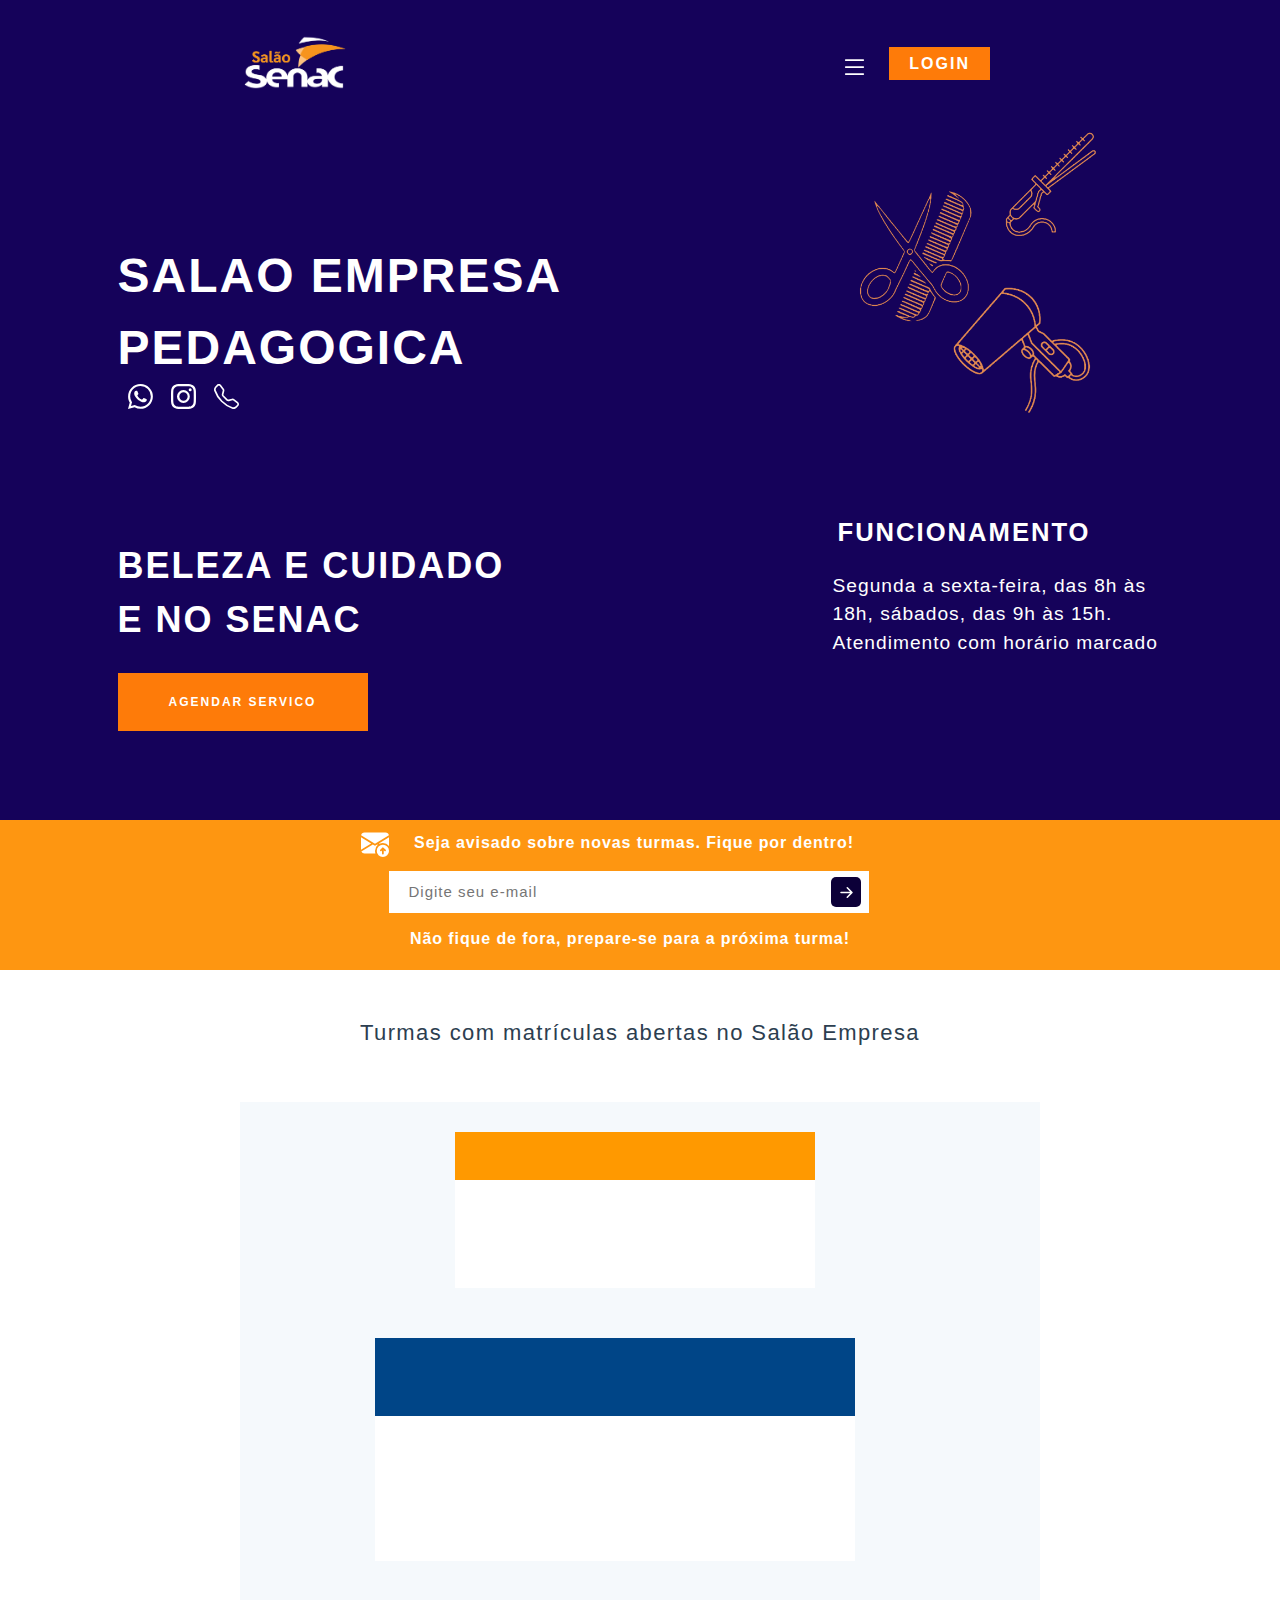
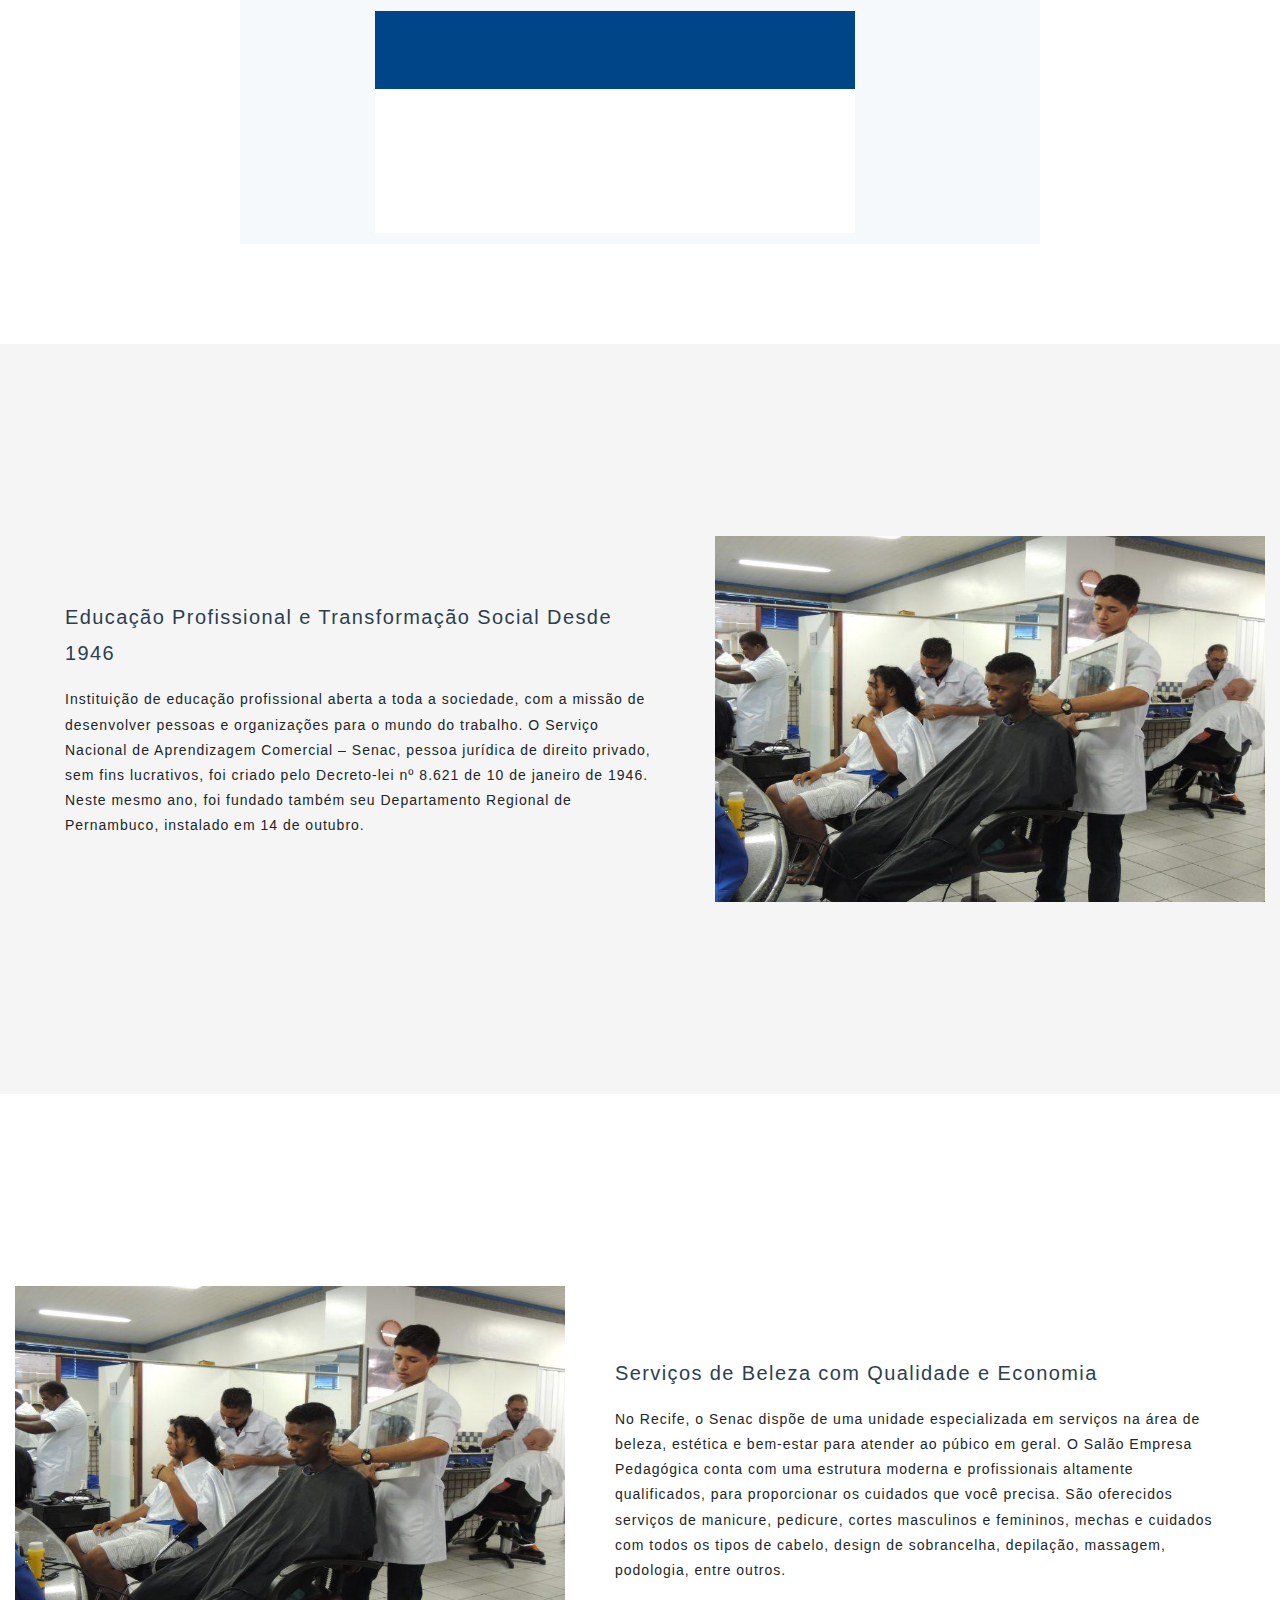
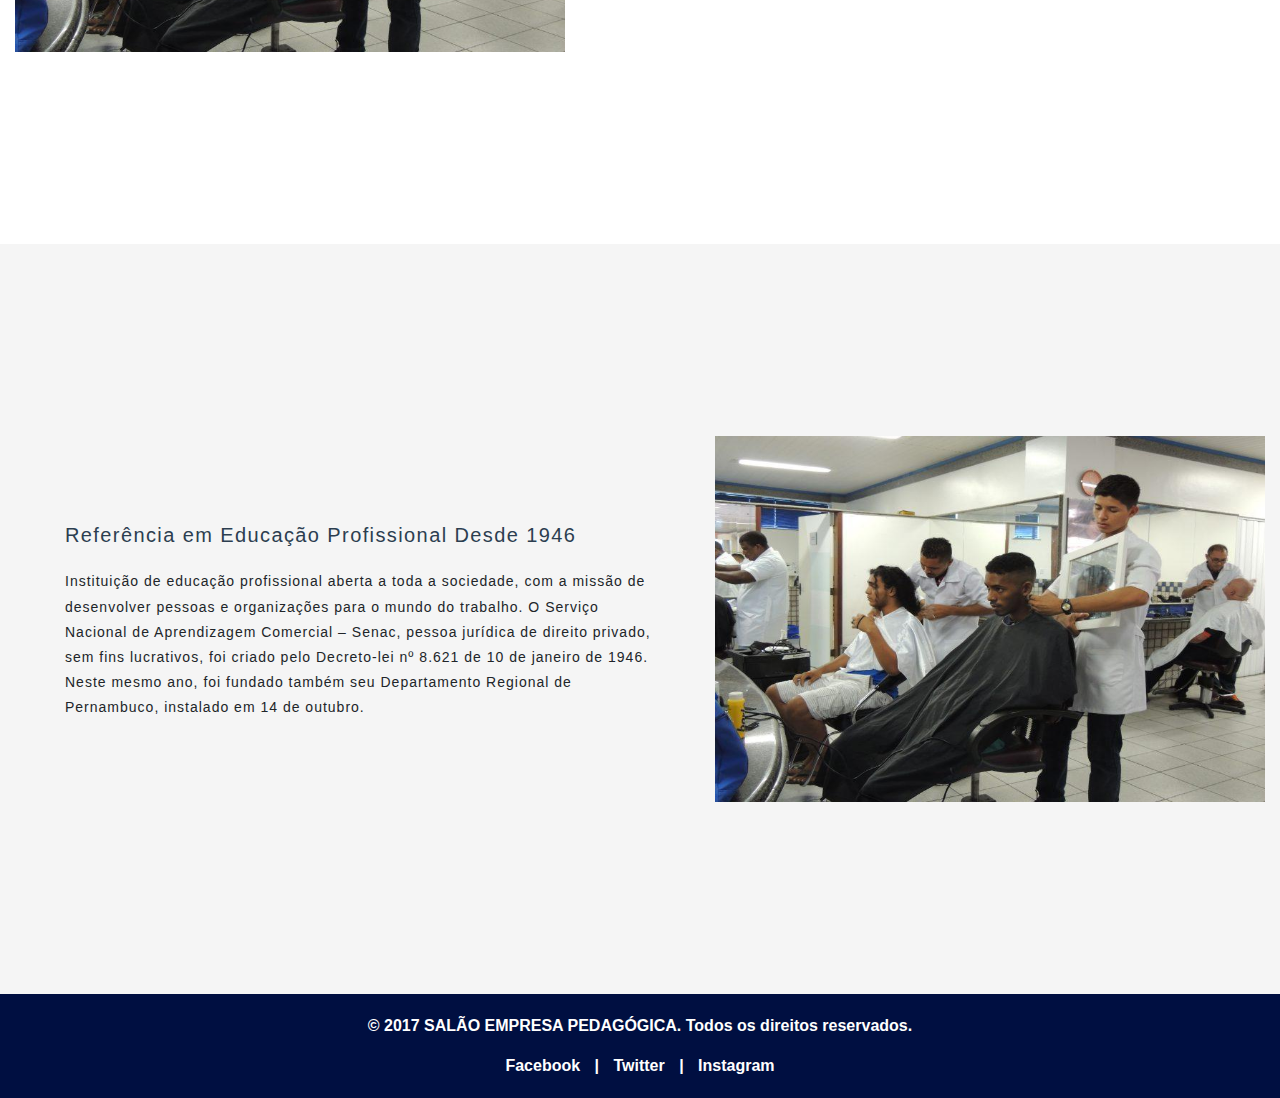
==== index.html @ 23ae4be3 "update files" ====
<!DOCTYPE html>
<html lang="pt-br">
<head>
    <meta charset="UTF-8">
    <meta name="viewport" content="width=device-width, initial-scale=1.0">
    <title>Document</title><!-- Bootstrap CSS via Cloudflare -->
    <link rel="stylesheet" href="https://cdnjs.cloudflare.com/ajax/libs/bootstrap/5.3.0/css/bootstrap.min.css">    
    <link rel="stylesheet" href="telainicial.css">
    <style>
        .footer {
            background-color: #000f41;
          color: #fff;
          text-align: center;
          padding: 20px;
          width: 100%;
          font-family: sans-serif;
          font-weight: 600;
        }
        .social-icons a {
          color: #fff;
          margin: 0 10px;
          text-decoration: none;
        }
        .social-icons a:hover {
          text-decoration: underline;
        }
      </style>
    

</head>
<body>
    <header>
        <div id="container1">
            <img src="logo.png" alt="">
            <nav>
                <svg id="menu-h" xmlns="http://www.w3.org/2000/svg" width="35" height="28" fill="currentColor" class="bi bi-list" viewBox="0 0 16 16">
                    <path fill-rule="evenodd" d="M2.5 12a.5.5 0 0 1 .5-.5h10a.5.5 0 0 1 0 1H3a.5.5 0 0 1-.5-.5m0-4a.5.5 0 0 1 .5-.5h10a.5.5 0 0 1 0 1H3a.5.5 0 0 1-.5-.5m0-4a.5.5 0 0 1 .5-.5h10a.5.5 0 0 1 0 1H3a.5.5 0 0 1-.5-.5"/>
                  </svg>
                <a class="menu" href="">MENU</a>
                <a class="menu" href="">MENU</a>
                <a class="menu" href="">MENU</a>
                <a class="menu" href="">MENU</a>
                <a class="menu" href="">MENU</a>
                <a id="login" href="">LOGIN</a>
            </nav>
        </div>
    </header>
    <main>
        <div id="container2">
            <div id="container2-1">
                <div id="container2-1-1">
                    <img id="itens" src="itens.png" alt="">
                    <p id="funcionamento" class="p1">FUNCIONAMENTO</p>
                    <p id="sas" class="p1">Segunda a sexta-feira, das 8h às 18h, sábados, das 9h às 15h. Atendimento com horário marcado</p>
                </div>
                <div id="container2-1-2">
                    <p id="salao" class="p1">SALAO EMPRESA PEDAGOGICA</p>
                    <div id="icons">
                        <svg xmlns="http://www.w3.org/2000/svg" width="25" height="25" fill="currentColor" class="bi bi-whatsapp" viewBox="0 0 16 16">
                            <path d="M13.601 2.326A7.85 7.85 0 0 0 7.994 0C3.627 0 .068 3.558.064 7.926c0 1.399.366 2.76 1.057 3.965L0 16l4.204-1.102a7.9 7.9 0 0 0 3.79.965h.004c4.368 0 7.926-3.558 7.93-7.93A7.9 7.9 0 0 0 13.6 2.326zM7.994 14.521a6.6 6.6 0 0 1-3.356-.92l-.24-.144-2.494.654.666-2.433-.156-.251a6.56 6.56 0 0 1-1.007-3.505c0-3.626 2.957-6.584 6.591-6.584a6.56 6.56 0 0 1 4.66 1.931 6.56 6.56 0 0 1 1.928 4.66c-.004 3.639-2.961 6.592-6.592 6.592m3.615-4.934c-.197-.099-1.17-.578-1.353-.646-.182-.065-.315-.099-.445.099-.133.197-.513.646-.627.775-.114.133-.232.148-.43.05-.197-.1-.836-.308-1.592-.985-.59-.525-.985-1.175-1.103-1.372-.114-.198-.011-.304.088-.403.087-.088.197-.232.296-.346.1-.114.133-.198.198-.33.065-.134.034-.248-.015-.347-.05-.099-.445-1.076-.612-1.47-.16-.389-.323-.335-.445-.34-.114-.007-.247-.007-.38-.007a.73.73 0 0 0-.529.247c-.182.198-.691.677-.691 1.654s.71 1.916.81 2.049c.098.133 1.394 2.132 3.383 2.992.47.205.84.326 1.129.418.475.152.904.129 1.246.08.38-.058 1.171-.48 1.338-.943.164-.464.164-.86.114-.943-.049-.084-.182-.133-.38-.232"/>
                          </svg>
                          <svg xmlns="http://www.w3.org/2000/svg" width="25" height="25" fill="currentColor" class="bi bi-instagram" viewBox="0 0 16 16">
                            <path d="M8 0C5.829 0 5.556.01 4.703.048 3.85.088 3.269.222 2.76.42a3.9 3.9 0 0 0-1.417.923A3.9 3.9 0 0 0 .42 2.76C.222 3.268.087 3.85.048 4.7.01 5.555 0 5.827 0 8.001c0 2.172.01 2.444.048 3.297.04.852.174 1.433.372 1.942.205.526.478.972.923 1.417.444.445.89.719 1.416.923.51.198 1.09.333 1.942.372C5.555 15.99 5.827 16 8 16s2.444-.01 3.298-.048c.851-.04 1.434-.174 1.943-.372a3.9 3.9 0 0 0 1.416-.923c.445-.445.718-.891.923-1.417.197-.509.332-1.09.372-1.942C15.99 10.445 16 10.173 16 8s-.01-2.445-.048-3.299c-.04-.851-.175-1.433-.372-1.941a3.9 3.9 0 0 0-.923-1.417A3.9 3.9 0 0 0 13.24.42c-.51-.198-1.092-.333-1.943-.372C10.443.01 10.172 0 7.998 0zm-.717 1.442h.718c2.136 0 2.389.007 3.232.046.78.035 1.204.166 1.486.275.373.145.64.319.92.599s.453.546.598.92c.11.281.24.705.275 1.485.039.843.047 1.096.047 3.231s-.008 2.389-.047 3.232c-.035.78-.166 1.203-.275 1.485a2.5 2.5 0 0 1-.599.919c-.28.28-.546.453-.92.598-.28.11-.704.24-1.485.276-.843.038-1.096.047-3.232.047s-2.39-.009-3.233-.047c-.78-.036-1.203-.166-1.485-.276a2.5 2.5 0 0 1-.92-.598 2.5 2.5 0 0 1-.6-.92c-.109-.281-.24-.705-.275-1.485-.038-.843-.046-1.096-.046-3.233s.008-2.388.046-3.231c.036-.78.166-1.204.276-1.486.145-.373.319-.64.599-.92s.546-.453.92-.598c.282-.11.705-.24 1.485-.276.738-.034 1.024-.044 2.515-.045zm4.988 1.328a.96.96 0 1 0 0 1.92.96.96 0 0 0 0-1.92m-4.27 1.122a4.109 4.109 0 1 0 0 8.217 4.109 4.109 0 0 0 0-8.217m0 1.441a2.667 2.667 0 1 1 0 5.334 2.667 2.667 0 0 1 0-5.334"/>
                          </svg>
                          <svg xmlns="http://www.w3.org/2000/svg" width="25" height="25" fill="currentColor" class="bi bi-telephone" viewBox="0 0 16 16">
                            <path d="M3.654 1.328a.678.678 0 0 0-1.015-.063L1.605 2.3c-.483.484-.661 1.169-.45 1.77a17.6 17.6 0 0 0 4.168 6.608 17.6 17.6 0 0 0 6.608 4.168c.601.211 1.286.033 1.77-.45l1.034-1.034a.678.678 0 0 0-.063-1.015l-2.307-1.794a.68.68 0 0 0-.58-.122l-2.19.547a1.75 1.75 0 0 1-1.657-.459L5.482 8.062a1.75 1.75 0 0 1-.46-1.657l.548-2.19a.68.68 0 0 0-.122-.58zM1.884.511a1.745 1.745 0 0 1 2.612.163L6.29 2.98c.329.423.445.974.315 1.494l-.547 2.19a.68.68 0 0 0 .178.643l2.457 2.457a.68.68 0 0 0 .644.178l2.189-.547a1.75 1.75 0 0 1 1.494.315l2.306 1.794c.829.645.905 1.87.163 2.611l-1.034 1.034c-.74.74-1.846 1.065-2.877.702a18.6 18.6 0 0 1-7.01-4.42 18.6 18.6 0 0 1-4.42-7.009c-.362-1.03-.037-2.137.703-2.877z"/>
                          </svg>
                    </div>
                    <p id="beleza" class="p1">BELEZA E CUIDADO E NO SENAC</p>
                    <a href="agendamento.html">AGENDAR SERVICO</a>
                </div>

            </div>
        </div>
       <div id="container3">
        <div id="entrada">
            <div class="container3-1">
                <svg xmlns="http://www.w3.org/2000/svg" width="32" height="32" fill="currentColor" id="email" class="bi bi-envelope-arrow-up-fill" viewBox="0 0 16 16">
                    <path d="M.05 3.555A2 2 0 0 1 2 2h12a2 2 0 0 1 1.95 1.555L8 8.414zM0 4.697v7.104l5.803-3.558zm.192 8.159 6.57-4.027L8 9.586l1.239-.757.367.225A4.49 4.49 0 0 0 8 12.5c0 .526.09 1.03.256 1.5H2a2 2 0 0 1-1.808-1.144M16 4.697v4.974A4.5 4.5 0 0 0 12.5 8a4.5 4.5 0 0 0-1.965.45l-.338-.207z"/>
                    <path d="M12.5 16a3.5 3.5 0 1 0 0-7 3.5 3.5 0 0 0 0 7m.354-5.354 1.25 1.25a.5.5 0 0 1-.708.708L13 12.207V14a.5.5 0 0 1-1 0v-1.717l-.28.305a.5.5 0 0 1-.737-.676l1.149-1.25a.5.5 0 0 1 .722-.016"/>
                  </svg>
                <p class="c3-t" id="c3-t3">Seja avisado sobre novas turmas.
            Fique por dentro!</p>
        </div>
            <div class="container3-1">
                <input type="text" id="txte" placeholder="Digite seu e-mail">
                <input type="submit" value="" id="res"><svg xmlns="http://www.w3.org/2000/svg" width="16" height="16" fill="currentColor" id="setinha" class="bi bi-arrow-right-short" viewBox="0 0 16 16">
                    <path fill-rule="evenodd" d="M4 8a.5.5 0 0 1 .5-.5h5.793L8.146 5.354a.5.5 0 1 1 .708-.708l3 3a.5.5 0 0 1 0 .708l-3 3a.5.5 0 0 1-.708-.708L10.293 8.5H4.5A.5.5 0 0 1 4 8"/>
                  </svg>
            </div>
            <div class="container3-1">
            <p id="c3-t2" class="c3-t">Não fique de fora, prepare-se para a próxima turma!</p>
            </div>
        </div> 
         </div>
         <section id="turmas">
            <p>Turmas com matrículas abertas no Salão Empresa
            </p>
            <iframe src="cursos.html" frameborder="0"></iframe>
         </section>
        <section>
            <article class="a1">
                <div class="a1-1">
                    <p class="titulo">Educação Profissional e Transformação Social Desde 1946</p>
                    <p class="conteudo">Instituição de educação profissional aberta a toda a sociedade, com a missão de desenvolver pessoas e organizações para o mundo do trabalho. O Serviço Nacional de Aprendizagem Comercial – Senac, pessoa jurídica de direito privado, sem fins lucrativos, foi criado pelo Decreto-lei nº 8.621 de 10 de janeiro de 1946. Neste mesmo ano, foi fundado também seu Departamento Regional de Pernambuco, instalado em 14 de outubro.
                    </p>
                </div>
                <picture>
                    <source srcset="senac salao/img/uip-13-m.jpg" media="(max-width: 767px)">
                    <img src="barbeiro.jpg" alt="Descrição da imagem">
                  </picture>                
            </article>
            <article id="a2" class="a1">
                <div id="a1-2">
                    <p class="titulo">Serviços de Beleza com Qualidade e Economia
                    </p>
                    <p class="conteudo">No Recife, o Senac dispõe de uma unidade especializada em serviços na área de beleza, estética e bem-estar para atender ao púbico em geral. O Salão Empresa Pedagógica conta com uma estrutura moderna e profissionais altamente qualificados, para proporcionar os cuidados que você precisa. São oferecidos serviços de manicure, pedicure, cortes masculinos e femininos, mechas e cuidados com todos os tipos de cabelo, design de sobrancelha, depilação, massagem, podologia, entre outros.

                    </p>
                </div>
                    <img src="barbeiro.jpg" alt="">
                </div>
            </article>
            <article class="a1">
                <div class="a1-1">
                    <p class="titulo">Referência em Educação Profissional Desde 1946</p>
                    <p class="conteudo">Instituição de educação profissional aberta a toda a sociedade, com a missão de desenvolver pessoas e organizações para o mundo do trabalho. O Serviço Nacional de Aprendizagem Comercial – Senac, pessoa jurídica de direito privado, sem fins lucrativos, foi criado pelo Decreto-lei nº 8.621 de 10 de janeiro de 1946. Neste mesmo ano, foi fundado também seu Departamento Regional de Pernambuco, instalado em 14 de outubro.
                    </p>
                </div>
                <img src="barbeiro.jpg" alt="">
            </article>
        </section>
        <!-- <section id="mais">
            <article class="article-claro">
                <p>Proximas Turmas</p>
                <img src="senac salao/img/Sala-de-Aula_Senac-scaled.jpg" alt="">
            </article>
            <article class="article-escuro">
                <p>Proximas Turmas</p>
                <img src="senac salao/img/cabelo2.jpg" alt="">
            </article>
            <article class="article-claro">
                <p>Proximas Turmas</p>
                <img src="senac salao/img/cabelo2.jpg" alt="">
            </article>
        </section>-->
        
    </main>
    
    <footer class="footer">
        <div class="footer-content">
        <p>&copy; 2017 SALÃO EMPRESA PEDAGÓGICA. Todos os direitos reservados.</p>
        <div class="social-icons">
            <a href="https://www.facebook.com" target="_blank">Facebook</a> |
            <a href="https://www.twitter.com" target="_blank">Twitter</a> |
            <a href="https://www.instagram.com" target="_blank">Instagram</a>
        </div>
        </div>
    </footer>
</body>
</html>
---- telainicial.css ----
@font-face {
    font-family: "sansation";
    src: url(sansation/Sansation_Bold.ttf)  format('truetype');
    /* or opentype */
}


:root {
    --azul-escuro: rgb(21, 2, 90);
    --orange: rgb(255, 178, 34);
    --white: rgb(255, 255, 255);
    --degrade-btn: linear-gradient( #fe9611, #ff5c00); /* Ajuste no gradiente */
}


* {
    margin: 0;
    padding: 0;
    box-sizing: border-box;
}

html, body {
    font-family: sans-serif;
    background-color: var(--azul-escuro);

}


#container1 {
    display: flex;
    height: 120px;
    flex: 0 0 auto;
    align-items: center;
    justify-content: space-between;
    margin-left:440px;
    margin-right: 270px;
}

header > div > img {
    width: 106px;
    height: 68.01px;
} 

#menu-h {
    color: white;
    display: none;
}

nav > a {
    text-decoration: none;
    color: white;
    font-size: 16px;
    margin: 20px;
    letter-spacing: 2px;
    font-family: 'Segoe UI', Tahoma, Geneva, Verdana, sans-serif;
    font-weight: 600;
}

#login {
    background-color: #fe7b09;
    padding: 8px 20px;
}

#login:hover {
    background-color: #fa9f27;
}

main {
    height: 100%;
}

#container2 {
    display: flex;

}

#imagem {
    position: relative;
    display: inline-block;
}

main img {
    width: 300px;
 /*  position: relative;
    left: 570px; */
}

#container2-1 {
    display: flex;
    flex-direction: row-reverse;
    justify-content: space-around;
    width: 100vw;
    height: 707px;
}

.p1 {
    color: white;
    font-family: sans-serif;
}

#container2-1-1 {
    display: flex;
    flex-direction: column;
    position: relative;
    left: -30px;
}

#container2-1-2 {
    display: flex;
    flex-direction: column;
    position: relative;
    left: 30px;
}

#sas {
    width: 330px;
    font-weight: 500;
    font-size: 1.2em;
    letter-spacing: 1px;
}

#funcionamento {
    font-weight: 600;
    margin-top: 80px;
    font-size: 1.6em;
    letter-spacing: 2px;
    margin-left: 5px;
    margin-bottom: 20px;
}

#salao {
    margin-top: 120px;
    font-size: 48px;
    width: 600px;
    font-weight: 600;
    letter-spacing: 2px;
    margin-bottom: 0px;
}

#beleza {
    margin-top: 130px;
    font-size: 36px;
    font-weight: 600;
    letter-spacing: 2px;
    width: 420px;
}

.bi {
    color: white;
    margin-right: 14px;
}

#zap {
    margin-left: 10px;
}

main a {
    background-color: #fe7b09;
    text-decoration: none;
    color: white;
    font-size: 14px;
    margin: 10px 0px;
    padding: 20px 30px;
    width: 250px;
    text-align: center;

    font-family: 'Segoe UI', Tahoma, Geneva, Verdana, sans-serif;
    font-weight: 600;
    font-size: 15px;
    letter-spacing: 2px;
}

main a:hover {
    background-color: #fa9f27;
}

/* inicio entrada */


#entrada {
    display: flex;
    justify-content: center;
    align-items: center;
}

#email {
    margin-right: 20px;
}

#container3 {
    display: flex;
    background-color: #fe9611;
    color: white;
    height: 94px;
    align-items: center;
    font-size: 1.5em;
    justify-content: center;
}

.c3-t {
    margin: 0px;
    margin-right: 60px;
    font-size: 16px;
    font-weight: 600;
    letter-spacing: 0.9px;
    width: 287px;
}

#c3-t2 {
    width: 310px;
    margin-right: 0px;
    position: relative;
    left: -10px;
}

#icons {
    width: 290px;
    position: relative;
    left: 10px;
}

#icons .bi:hover {
    color: #F9A94A;
}


#res {
    position: relative;
    left: -40px;
    height: 30px;
    width: 30px;
    background-color: #0c0038;
    border: none;
    border-radius: 5px;
}

#res:hover {
    background-color: #F9A94A;
}

#setinha {
    position: relative;
    left: -66.5px;
    width: 25px;
    height: 25px;
}

#setinha:hover {
    background-color: #F9A94A;
    color: white;
    border-radius: 3px;
}

#txte {
    width: 550px;
    padding: 10px 20px;
    font-size: 15px;
    border: none;
    letter-spacing: 1px;
}

 /* Fim entrada */
 
 
 /* Inicio turmas */

#turmas p {
    margin-top: 50px;
    /* margin-left: 370px; */
    color: #2C3E50;
    font-size: 25px;
    font-style: normal;
    font-weight: 400;
    line-height: normal;
    letter-spacing: 1.4px;
    text-align: center;
}

 iframe {
    width: 73vw;
    height: 742px;
    background: #F5F9FC;
    display: block;
    margin: auto;
    margin-top: 40px;
    margin-bottom: 100px;
}

 /* Fim turmas */
#p1 {
    position: relative;
    left: 200px;
    margin: 0px;
}

#p2 {
    margin: 20px;
    align-items: center;
    flex-basis: 1px;
    align-self: center;
}

.p2 {
    display: flex;
    position: relative;
}

#s1 {
    position: relative;
    left: -10px;
}

#s2 {
    position: relative;
    left: -5px;
}

#s3 {
    position: relative;
    left: -13px;
}


section {
    background-color: white;
}

/* inicio section1 */


section {
    display: flex;
    flex-direction: column;
}

.a1 {
    display: flex;
    flex-direction: row;
    font-family: sans-serif;
    font-weight: 400;
    justify-content: center;
    height: 470px;
    align-items: center;
    flex-flow: wrap;
    background-color: #F5F5F5;
}

.titulo {
    font-size: 26px;
    color: #2C3E50;
    width: 600px;
    letter-spacing: 1.4px;
}

.conteudo {
    font-size: 17px;
    width: 600px;
    letter-spacing: 1px;
}

.a1-1 {
    display: block;
    margin: 0px 50px;

}

#a2 {
    flex-direction: row-reverse;
    background-color: white;
}

#a1-2 {
    display: block;
    margin: 0px 50px;

}

article img {
    margin: 0px 0px;
    width: 550px;
    height: 366px;
}

/* fim section1 */

/* inicio section2 */

#mais {
    display: flex;
    flex-direction: row;
    text-align: center;
    align-items: center;
    padding-top: 100px;
}

.article-claro {
    background-color: #F9A94A;
    width: 640px;
    height: 423px;

}

.article-escuro {
    background-color: #F7941D;
    width: 640px;
    height: 423px;

}

#mais img {
    width: 508px;
    height: 248px;
}

#mais p {
    margin-top: 30px;
    color: white;
    font-size: 20px;
    margin-bottom: 35px;
    letter-spacing: 1px;
}

/* fim section2 */
#container4 {
    display: flex;
    height: 800px;
}

#container5 {
    display: flex;
}

#container4 img {
    display: flex;
    width: 600px;
    height: 400px;
    margin-top: 110px;
    margin-right: 50px;
    justify-self: end;
    margin-left: 50px;
}

#container4-1 {
    width: 1000px;
}






.container3-1 {
    display: flex;
    align-items: center;
}






@media screen and (max-width: 1370px) {

    #container3 {
        height: 150px;
     }

     .container3-1 {
        display: flex;
        align-items: center;
        margin-bottom: 10px;

    }

     #entrada {
        display: flex;
        flex-direction: column;
        height: 200px;
    }

    #email {
        width: 28px;
        height: 28px;
    }

    #container2-1 {
        height: 700px;
    }

    #c3-t3 {
        width: 450px;
        text-align: center;
    }

    iframe {
        max-width: 800px;
    }

    #c3-t2 {
        width: 600px;
        text-align: center;
    }

    #txte {
        position: relative;
        left: 23px;
        margin: 4px 0px;
        width: 480px;
    }

    #res {
        position: relative;
        left: -15px;
    }

    #setinha {
        position: relative;
        left: -42px;
    }

    #turmas p {
        font-size: 22px;
    }
}

@media screen and (max-width: 1450px) { 
    
    #menu-h {
        display: flex;
        position: relative;
        right: 32px;
        top: 19px;

    }

    .titulo {
        font-size: 20px;
    }

    .a1 {
        height: 750px;
    }

    .conteudo {
        font-size: 14px;
        width: 600px;
        letter-spacing: 1px;
        margin-bottom: 0px;
    }

    #login {
        position: relative;
        top: -10px;
    }

    #container1 {
        align-items: center;
    }

    .menu {
        display: none;
    }

    header img {
        position: relative;
        left: -200px;
    }

    main a {
        top: 510px;
        font-size: 12px;
    }
}

@media screen and (max-width: 975px) { 


    iframe {
        width: 90vw;
    }

    #itens {
        display: none;
    }

    #funcionamento {
        width: 90vw;
    }

    #container2-1-2 {
        width: 90vw;
    }

     header img {
        position: relative;
        left: -400px;
    } 

    #container1 {
        margin-right: 0px;
    }

    #container2-1 {
        flex-direction: column-reverse;
        height: 700px;
        margin-left: 50px;
    }

    #container2-1-2 {
        width: 500px;
    }

    #container1 img {
        margin: 0;
        position: relative;
        left: -60px;
    }

    #salao {
        margin-top: 40px;
        font-size: 44px;
        width: 500px;
    }

    #beleza {
        margin-top: 100px;
        font-size: 30px;
        width: 350px;
    }

    main a {
        width: 200px;
    }

    #funcionamento {
        margin-top: 0;
        position: relative;
        bottom: 10px;
        left: 60px;
        width: 500px;
    }

    #sas {
        position: relative;
        bottom: 10px;
        width: 500px;
        left: 60px;
    }

    #container3 {
        height: 190px;
    }

    #entrada {
        justify-content: space-evenly;
    }

    #container1 {
        margin-left: 100px;
    }

}


@media screen and (min-width: 600px) and (max-width: 1300px) {

    #p1 {
        justify-content: center;
        position: relative;
        left: 0px;
        margin: 0;
    }

    .p2 {
        justify-content: center;
    }

    #p2 {
        margin: 5px 20px;
    }

    article h1 {
        font-size: 20px;
    }
    
    article p {
        font-size: 14px;
        line-height: 1.8em;
    }

    #container4 img {
        width: 350px;
        height: 350px;
    }



}


@media screen and (max-width: 1100px) {


    main a {
        left: -40px;
        top: 410px;
        font-size: 12px;
        padding: 17px 20px;
    }

}

@media screen and (max-width: 600px) {
    
    #container1 img {
        width: 55px;
        height: 40px;
        position: relative;
        left: -20px;
        bottom: 2px;
    }

    #container1 {
        height: 50px;
        align-items: center;
        flex-direction: row-reverse;
    }

    header {
        background-color: #0c0038;
    }

    .container3-1 {
        margin-bottom: 0px;
    }

    #container2-1 {
        margin-left: 0px;
    }

    #login {
        display: none;
    }

    #entrada {
        height: 100%;
    }

    #menu-h {
        position: relative;
        right: 87px;
        top: -0px;
    }
    #c3-t3 {
        width: 300px;
        text-align: center;
        margin-right: 0;
    }

    #txte {
        width: 300px;
        position: relative;
        left: 35px;
    }

    #email {
        position: relative;
        left: 300px;
        top: 15px;
        display: none;
    }

    #c3-t2 {
        width: 300px;
        text-align: center;
    }


    #salao {
        margin-top: 0px;
        font-size: 30px;
        margin-bottom: 5px;
    }

    #beleza {
        font-size: 22px;
        width: 300px;
        margin-top: 80px;
    }

    main .bi {
        width: 22px;

    }

    #funcionamento {
        font-size: 22px;
    }

    #container3 {
        height: 230px;
    }

    #sas {
        width: 300px;
        font-size: 16px;
    }

    #turmas p {
        font-size: 20px;
        text-align: justify;
        width: 87vw;
        margin-left: 25px;
    }

    #res {
        position: relative;
        left: -5px;
    }

    #setinha {
        position: relative;
        left: -32px;
    }

    .titulo {
        width: 93vw;
        font-size: 18px;
    }

    #salao {
        width: 340px;
    }

    #container2-1-2 {
        width: 340px;
    }

    .conteudo {
        width: 90vw;
        text-align: justify;
    }

    .a1 img {
        width: 90vw;
    }

    .a1-1 {
        width: 90vw;
    }


    #funcionamento {
        width: 340px;
    }

}
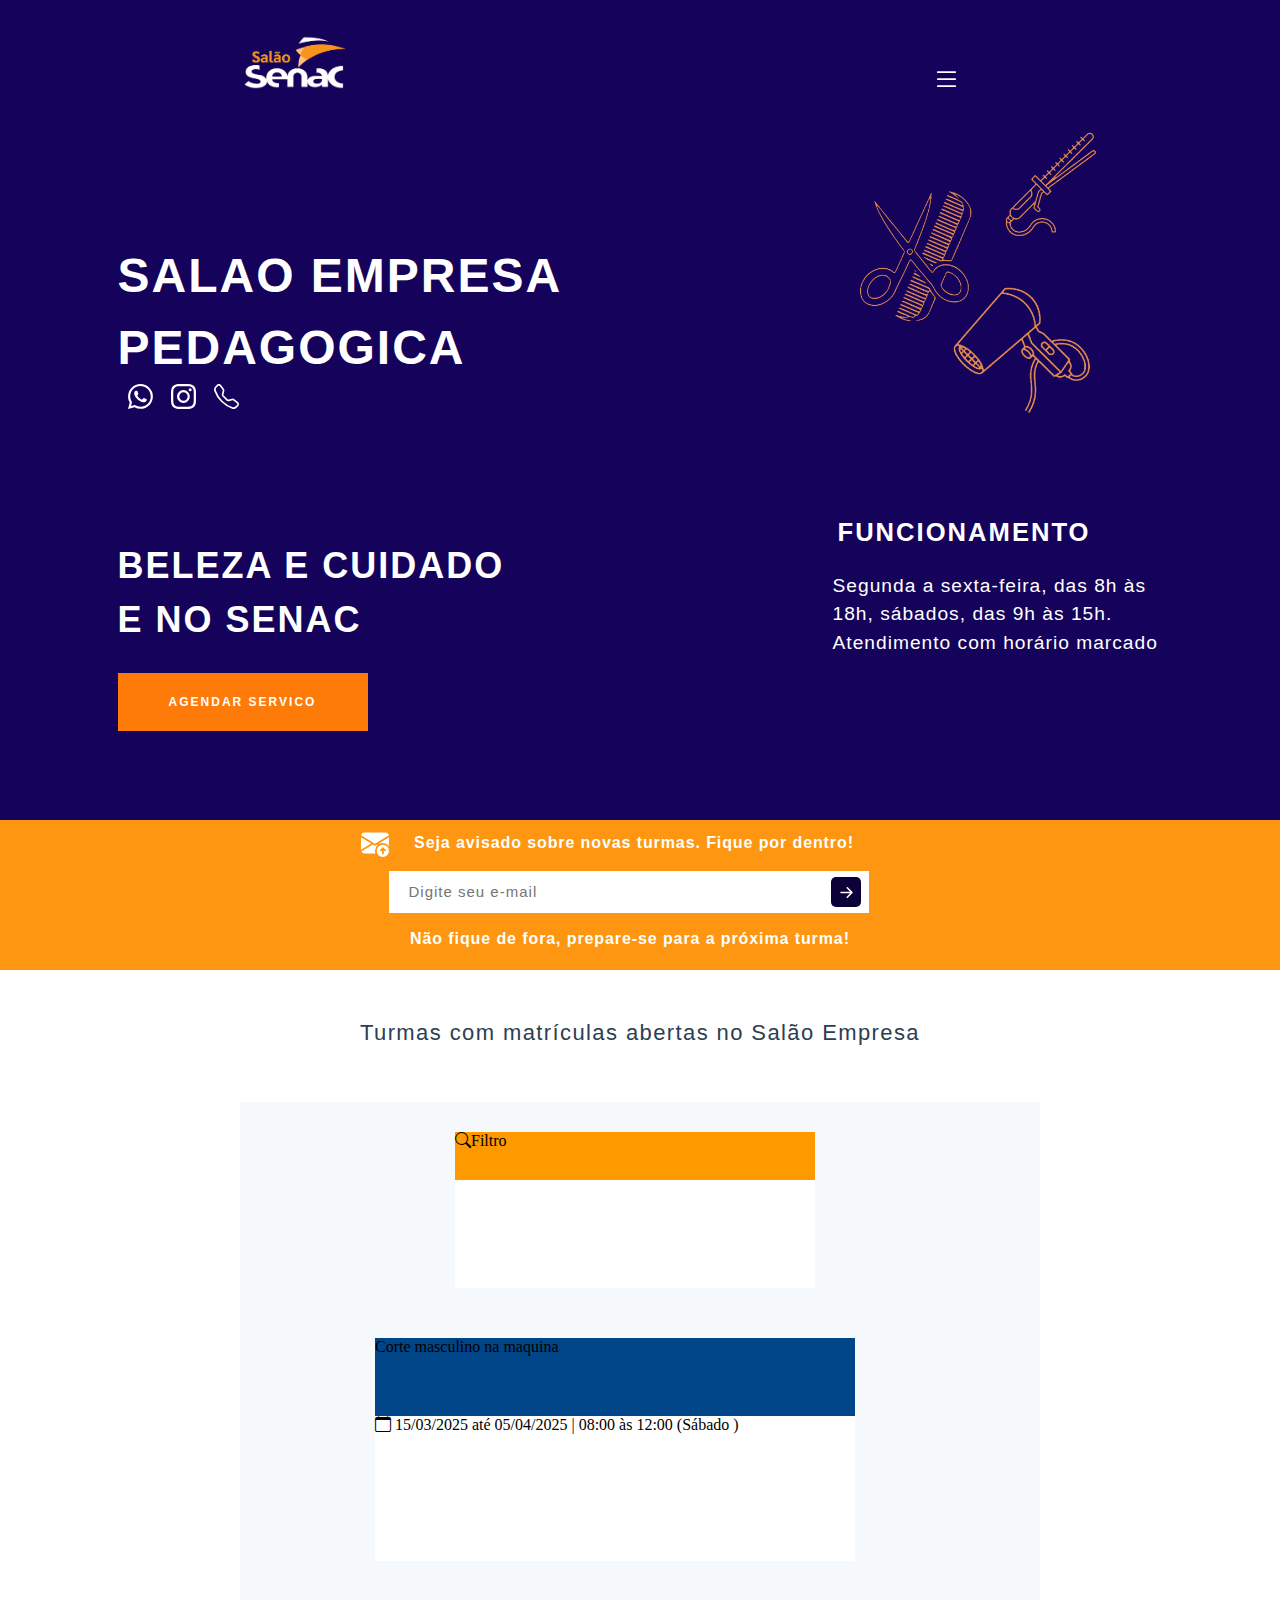
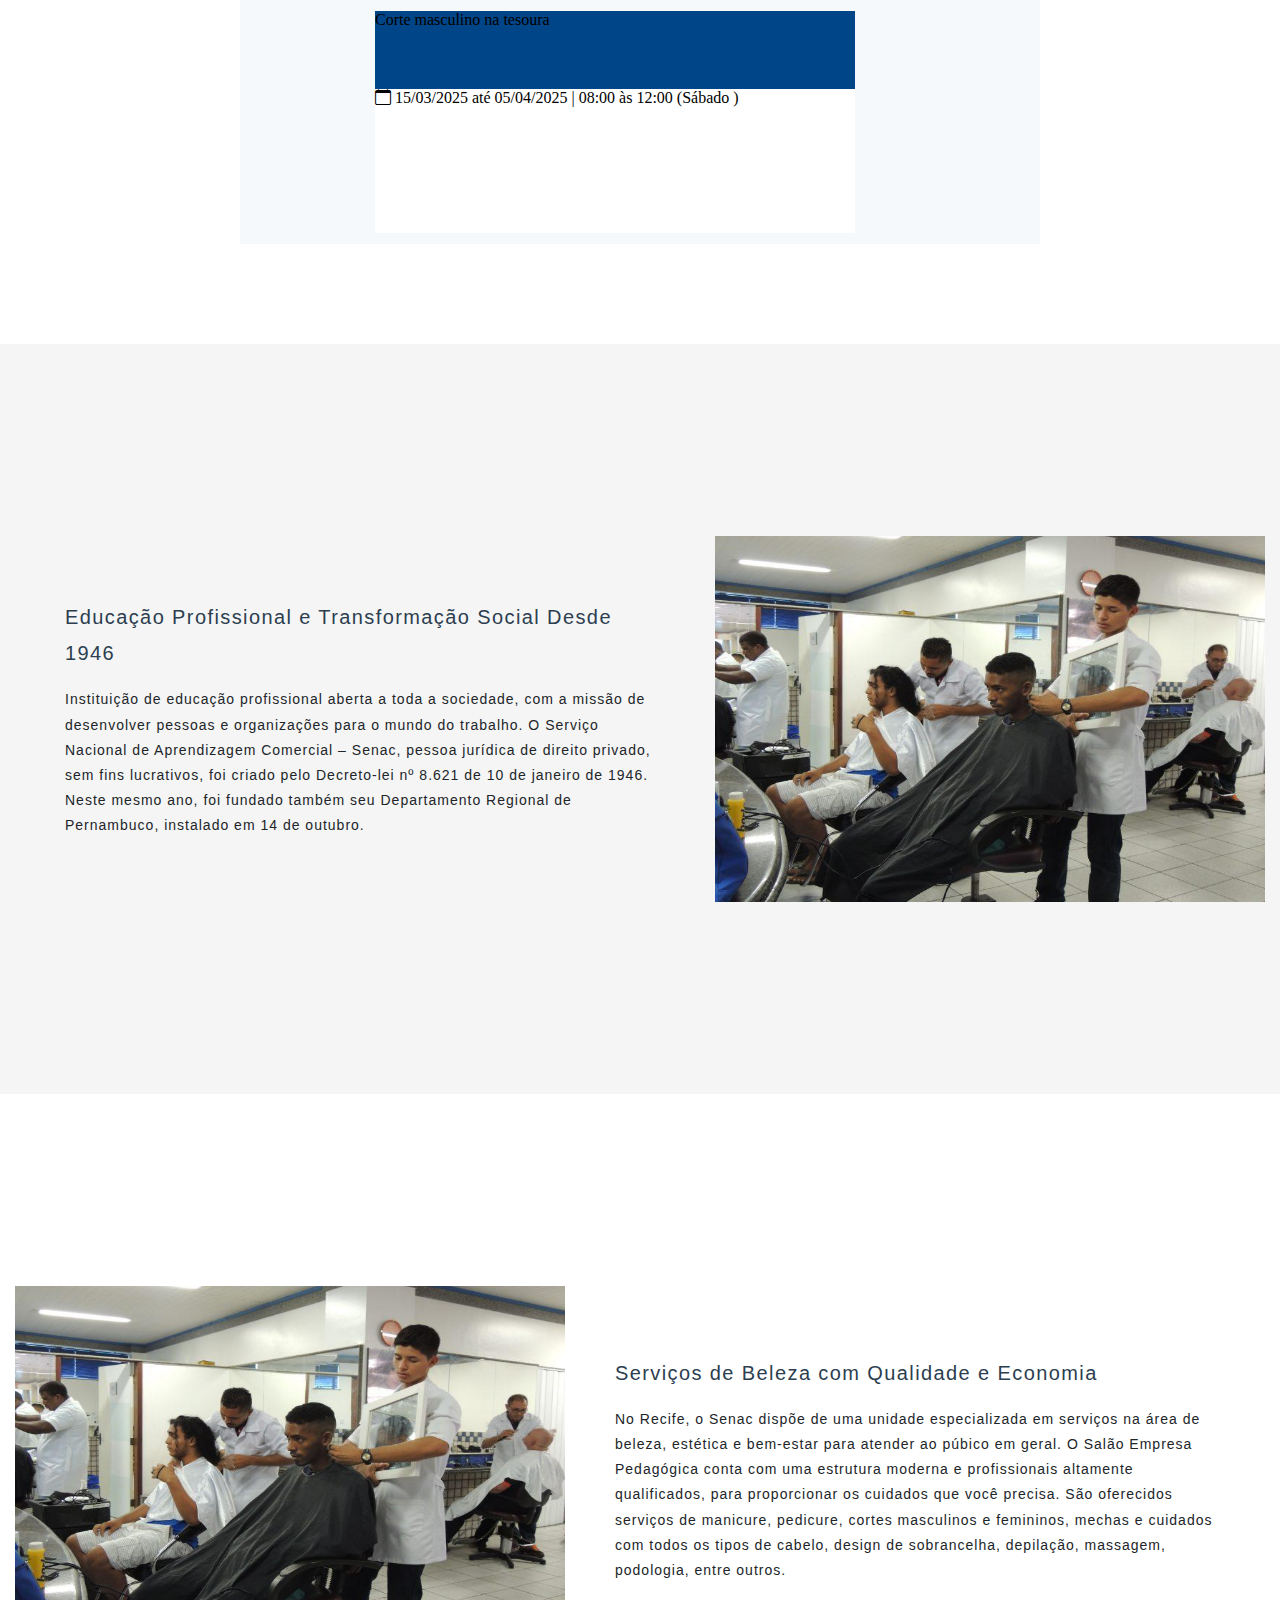
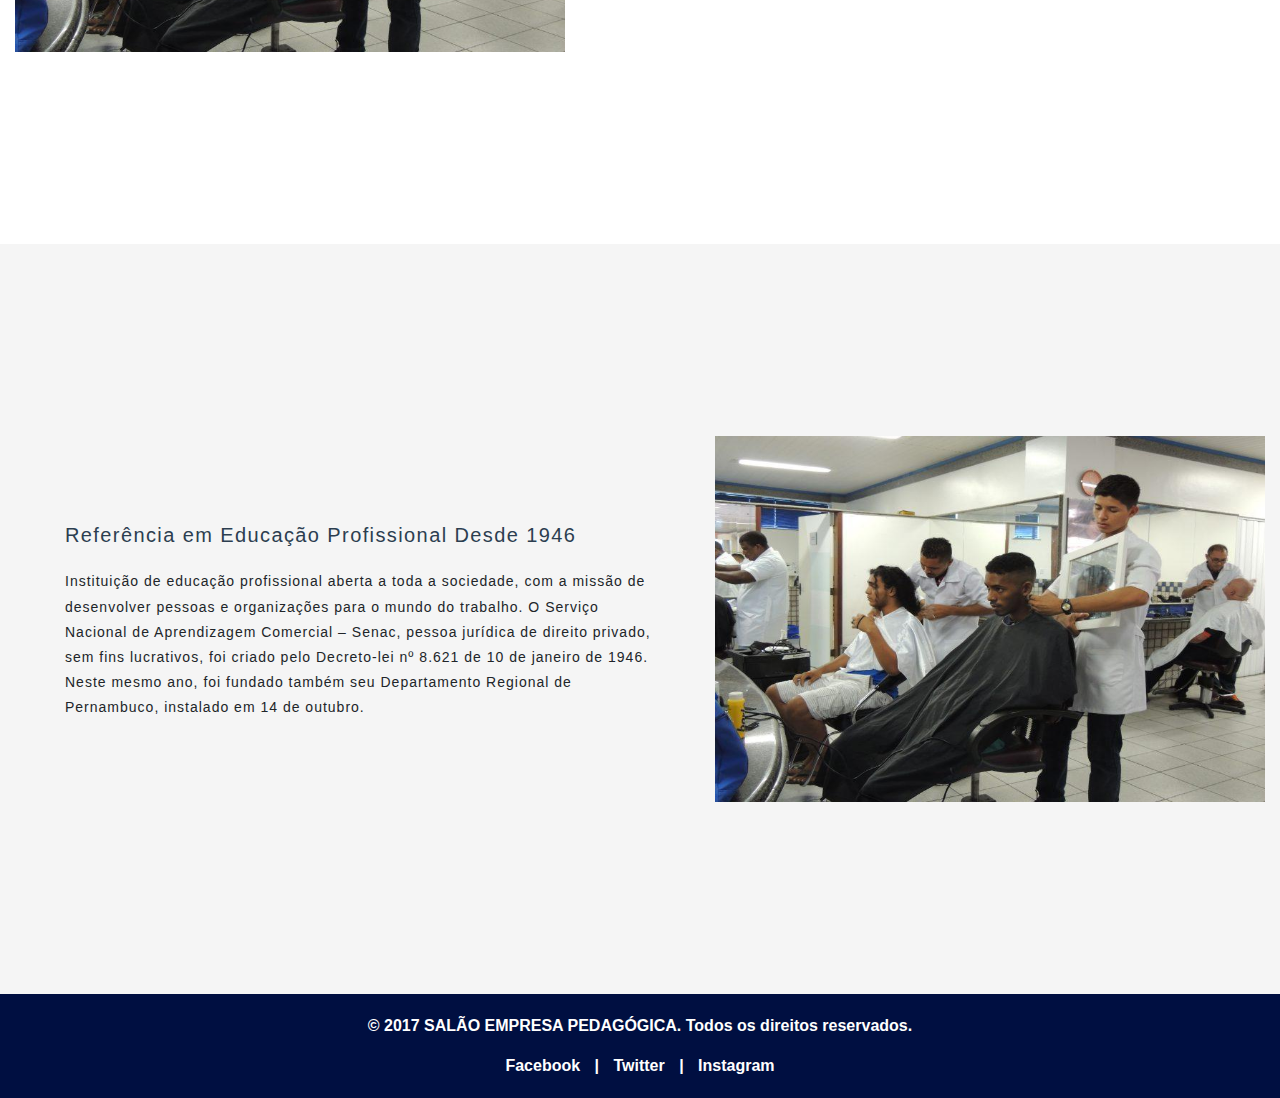
==== commit aa4ac90d: "update files" ====
--- a/index.html
+++ b/index.html
@@ -6,6 +6,7 @@
     <title>Document</title><!-- Bootstrap CSS via Cloudflare -->
     <link rel="stylesheet" href="https://cdnjs.cloudflare.com/ajax/libs/bootstrap/5.3.0/css/bootstrap.min.css">    
     <link rel="stylesheet" href="telainicial.css">
+    <script src="script.js"></script>
     <style>
         .footer {
             background-color: #000f41;
@@ -33,15 +34,16 @@
         <div id="container1">
             <img src="logo.png" alt="">
             <nav>
-                <svg id="menu-h" xmlns="http://www.w3.org/2000/svg" width="35" height="28" fill="currentColor" class="bi bi-list" viewBox="0 0 16 16">
+                <svg id="menu-h" xmlns="http://www.w3.org/2000/svg" width="35" height="28" onclick="aparecerMenu()" fill="currentColor" class="bi bi-list" viewBox="0 0 16 16">
                     <path fill-rule="evenodd" d="M2.5 12a.5.5 0 0 1 .5-.5h10a.5.5 0 0 1 0 1H3a.5.5 0 0 1-.5-.5m0-4a.5.5 0 0 1 .5-.5h10a.5.5 0 0 1 0 1H3a.5.5 0 0 1-.5-.5m0-4a.5.5 0 0 1 .5-.5h10a.5.5 0 0 1 0 1H3a.5.5 0 0 1-.5-.5"/>
                   </svg>
-                <a class="menu" href="">MENU</a>
-                <a class="menu" href="">MENU</a>
-                <a class="menu" href="">MENU</a>
-                <a class="menu" href="">MENU</a>
-                <a class="menu" href="">MENU</a>
-                <a id="login" href="">LOGIN</a>
+            <div id="menu-oculto">
+                <a class="menu" href="">INICIO</a>
+                <a class="menu" href="">AGENDAMENTO</a>
+                <a class="menu" href="">SERVICOS</a>
+                <a class="menu" href="">CURSOS</a>
+                <a id="login" href="login.html">LOGIN</a>
+            </div>
             </nav>
         </div>
     </header>
--- a/telainicial.css
+++ b/telainicial.css
@@ -459,6 +459,8 @@
 
 
 
+
+
 @media screen and (max-width: 1370px) {
 
     #container3 {
@@ -532,6 +534,22 @@
         top: 19px;
 
     }
+
+    #menu-oculto {
+        display: none;
+        position: absolute;
+        left: 4px;
+        background-color: white;
+        box-shadow: 0 8px 16px rgba(0, 0, 0, 0.2);
+        width: 150px;
+    }
+    #menu-oculto a {
+        color: black;
+        padding: 10px;
+        text-decoration: none;
+        display: block;
+    }
+    
 
     .titulo {
         font-size: 20px;
@@ -550,7 +568,8 @@
 
     #login {
         position: relative;
-        top: -10px;
+        top: 5px;
+        color: white;
     }
 
     #container1 {
@@ -602,7 +621,7 @@
 
     #container2-1 {
         flex-direction: column-reverse;
-        height: 700px;
+        height: 650px;
         margin-left: 50px;
     }
 
@@ -716,7 +735,7 @@
         width: 55px;
         height: 40px;
         position: relative;
-        left: -20px;
+        left: -30px;
         bottom: 2px;
     }
 
@@ -736,6 +755,7 @@
 
     #container2-1 {
         margin-left: 0px;
+        top: -25px;
     }
 
     #login {
@@ -748,13 +768,14 @@
 
     #menu-h {
         position: relative;
-        right: 87px;
+        right: 83px;
         top: -0px;
     }
     #c3-t3 {
         width: 300px;
         text-align: center;
         margin-right: 0;
+        font-size: 14px;
     }
 
     #txte {
@@ -773,6 +794,7 @@
     #c3-t2 {
         width: 300px;
         text-align: center;
+        display: none;
     }
 
 
@@ -798,7 +820,7 @@
     }
 
     #container3 {
-        height: 230px;
+        height: 120px;
     }
 
     #sas {
@@ -808,7 +830,7 @@
 
     #turmas p {
         font-size: 20px;
-        text-align: justify;
+        text-align: left;
         width: 87vw;
         margin-left: 25px;
     }
@@ -836,6 +858,8 @@
         width: 340px;
     }
 
+
+
     .conteudo {
         width: 90vw;
         text-align: justify;
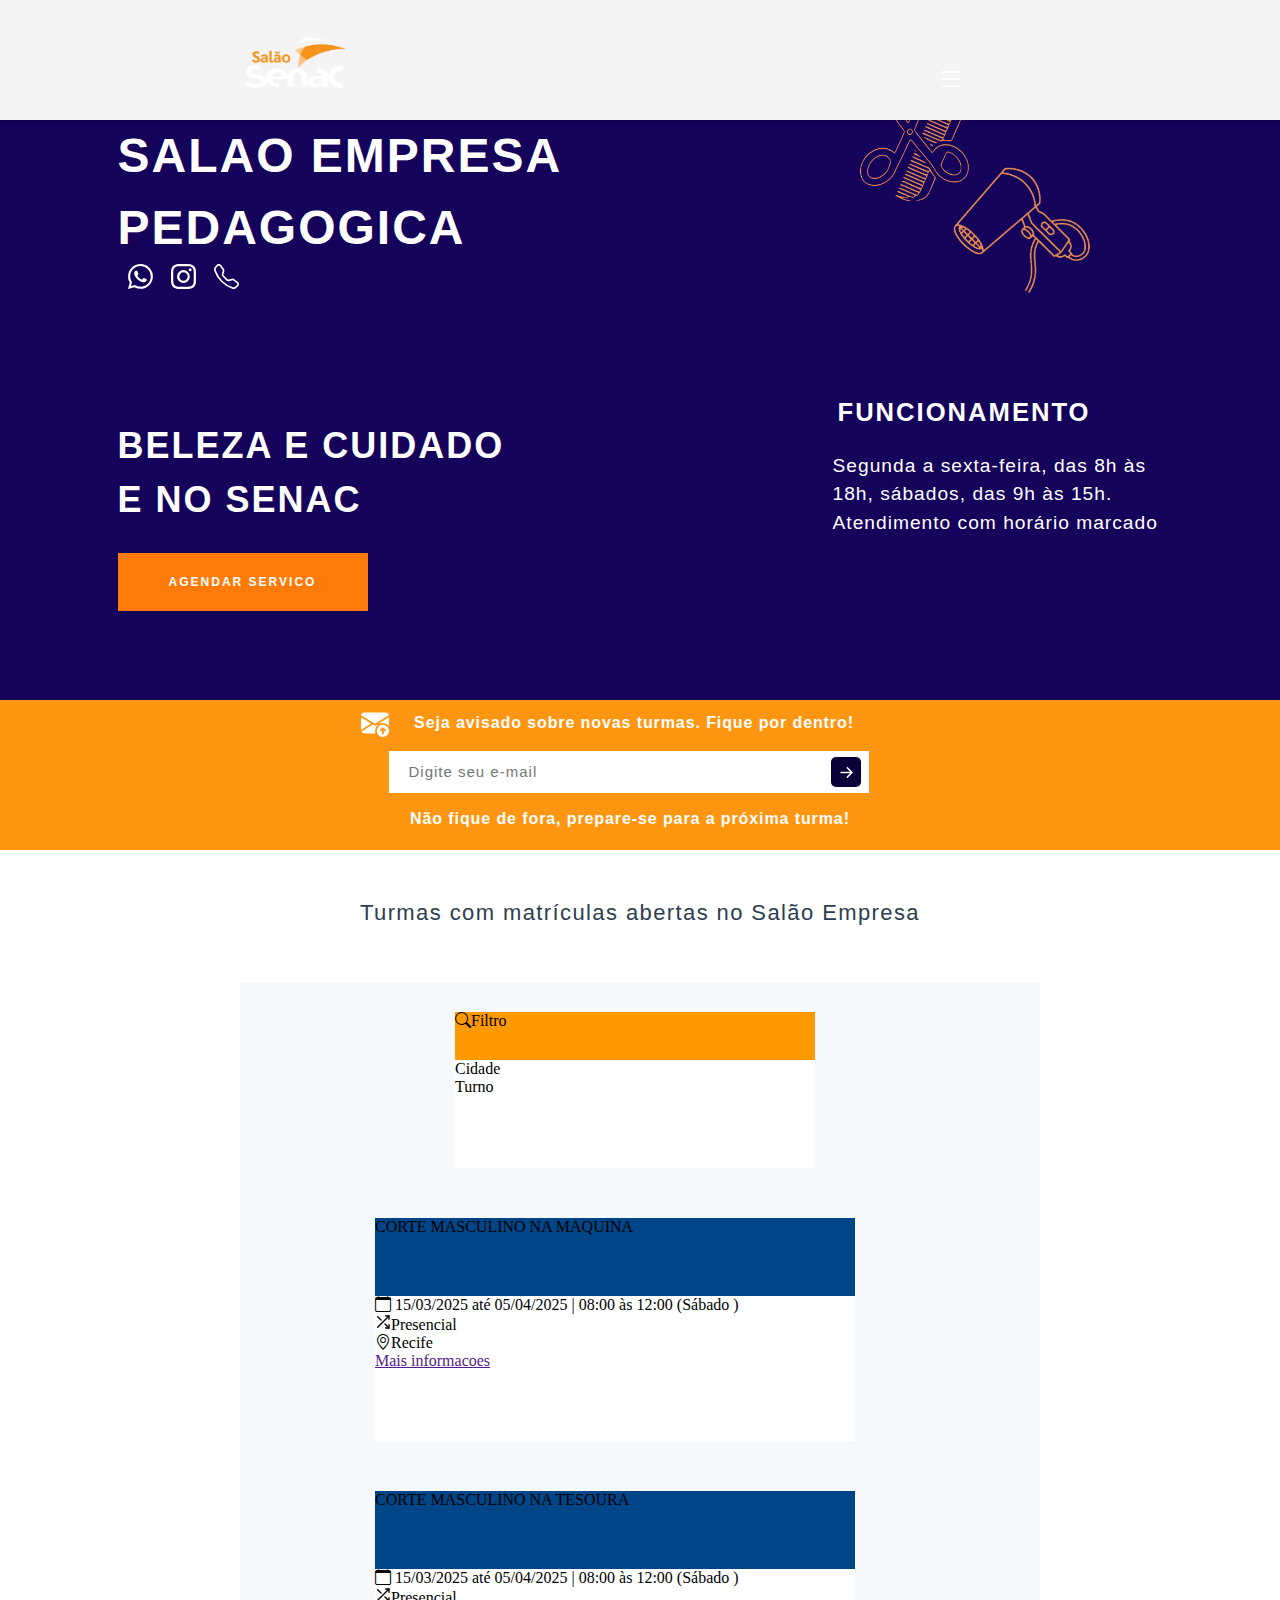
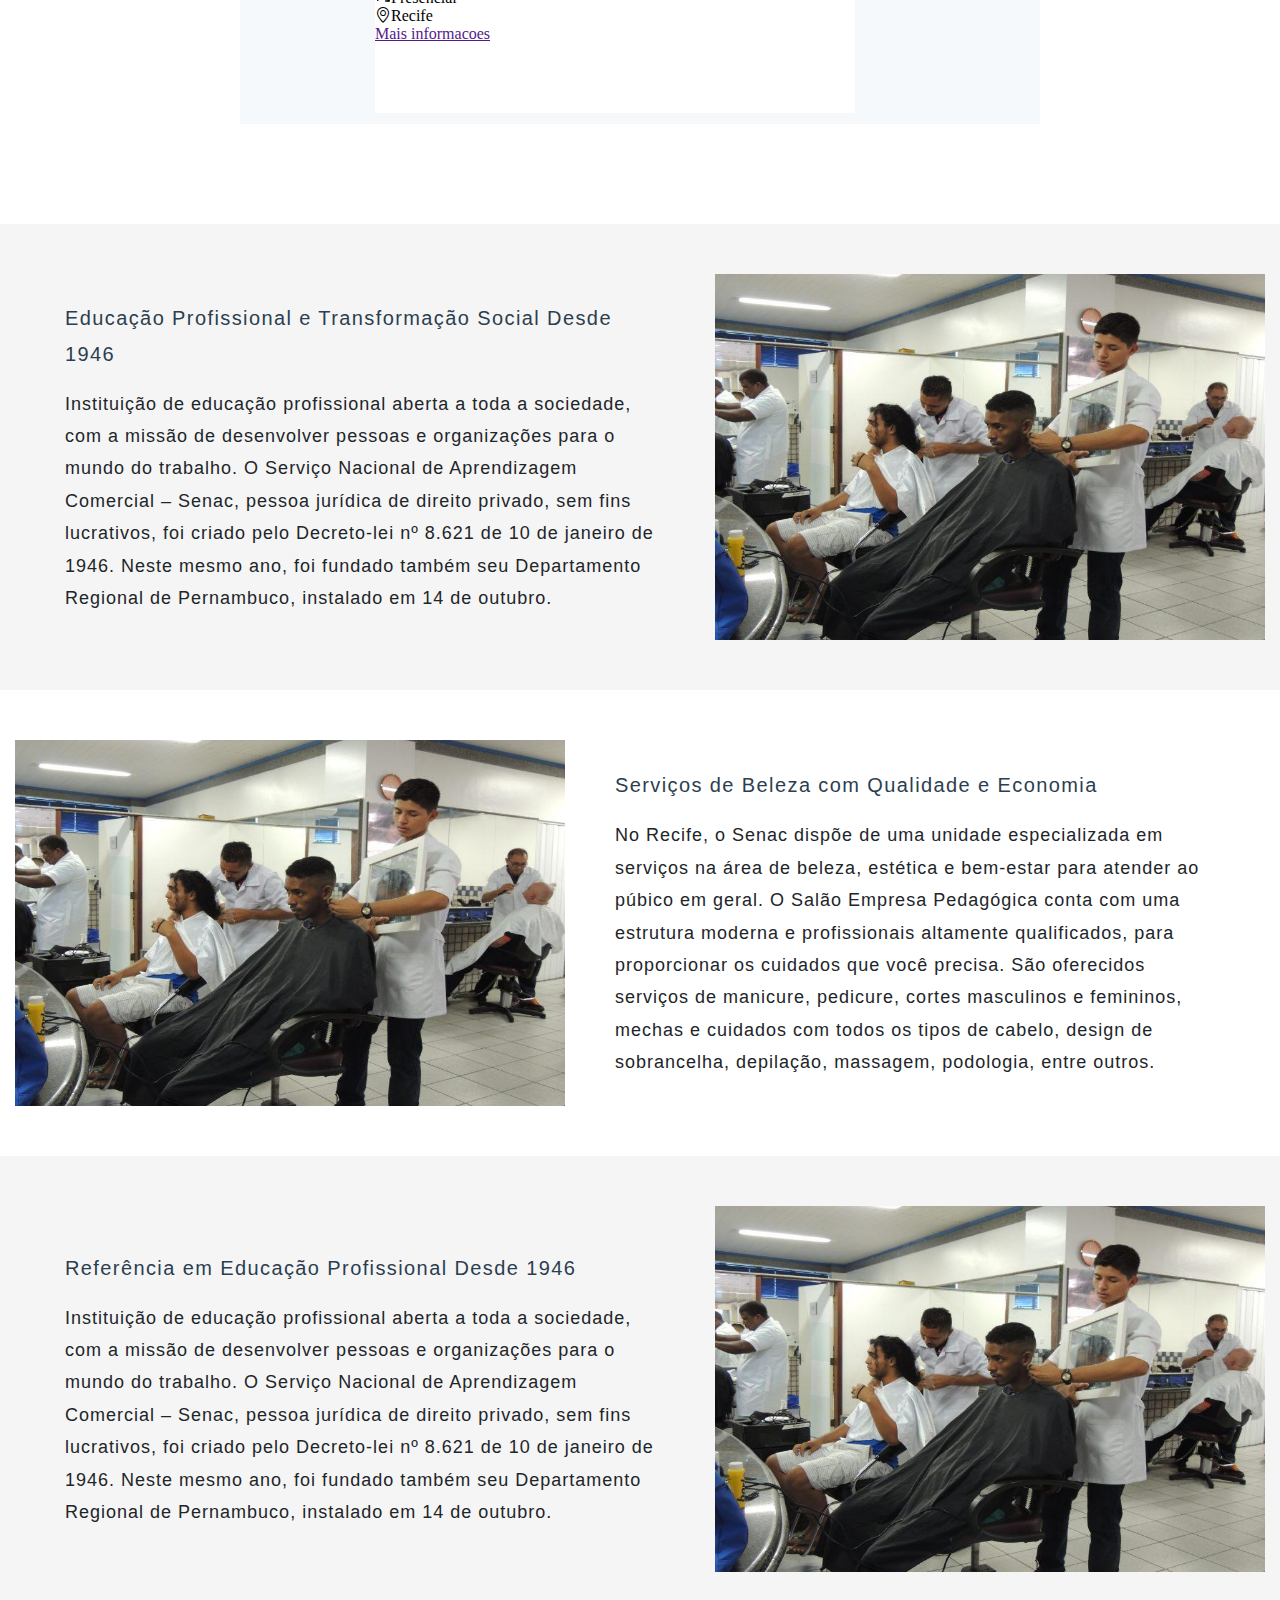
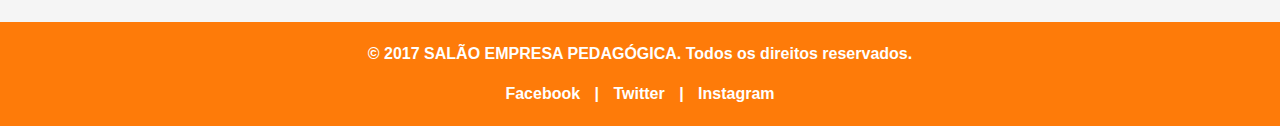
==== commit ee754841: "update files" ====
--- a/index.html
+++ b/index.html
@@ -9,8 +9,8 @@
     <script src="script.js"></script>
     <style>
         .footer {
-            background-color: #000f41;
-          color: #fff;
+        background-color: #fe7b09;
+        color: #fff;
           text-align: center;
           padding: 20px;
           width: 100%;
@@ -30,7 +30,7 @@
 
 </head>
 <body>
-    <header>
+    <header id="header">
         <div id="container1">
             <img src="logo.png" alt="">
             <nav>
--- a/telainicial.css
+++ b/telainicial.css
@@ -46,7 +46,7 @@
     display: none;
 }
 
-nav > a {
+nav  a {
     text-decoration: none;
     color: white;
     font-size: 16px;
@@ -535,20 +535,24 @@
 
     }
 
-    #menu-oculto {
-        display: none;
-        position: absolute;
-        left: 4px;
-        background-color: white;
-        box-shadow: 0 8px 16px rgba(0, 0, 0, 0.2);
-        width: 150px;
-    }
-    #menu-oculto a {
-        color: black;
-        padding: 10px;
-        text-decoration: none;
-        display: block;
-    }
+
+    nav {
+        position: relative;
+        font-family: Arial, sans-serif;
+    }
+    
+    #menu-h {
+        cursor: pointer;
+        margin: 10px;
+    }
+    
+    
+    #menu-oculto #login {
+        margin-top: 20px;
+        font-weight: bold;
+    }
+    
+    
     
 
     .titulo {
@@ -556,12 +560,14 @@
     }
 
     .a1 {
-        height: 750px;
+        height: 100%;
+        padding: 50px 0px;
     }
 
     .conteudo {
-        font-size: 14px;
+        font-size: 18px;
         width: 600px;
+        font-family: sans-serif;
         letter-spacing: 1px;
         margin-bottom: 0px;
     }
@@ -589,6 +595,46 @@
         top: 510px;
         font-size: 12px;
     }
+
+    #menu-oculto {
+     position: fixed;
+     top: 0;
+     left: 0;
+     width: 250px;
+     height: 100vh;
+     background-color: #222533;
+     color: white;
+     transform: translateX(-100%);
+     transition: transform 0.3s ease-in-out;
+     z-index: 10;
+     
+    }    
+    #menu-oculto.show {
+        transform: translateX(0);
+    }
+
+    .menu {
+        display: block;
+    }
+
+    
+
+    header {
+        position: fixed; /* Fixa o header no topo */
+        top: 0;
+        left: 0;
+        width: 100%; /* Ocupa toda a largura da tela */
+        background-color: #f4f4f4; /* Cor de fundo do header */
+        box-shadow: 0 2px 5px rgba(0, 0, 0, 0.1); /* Sombra para destaque */
+        z-index: 1000; /* Garante que fique acima do menu */
+        transition: transform 0.3s ease-in-out; /* Transição para empurrar */
+    }
+
+    #header.push {
+        margin-left: 250px;
+    }
+
+
 }
 
 @media screen and (max-width: 975px) { 
@@ -623,6 +669,7 @@
         flex-direction: column-reverse;
         height: 650px;
         margin-left: 50px;
+        margin-top: 50px;
     }
 
     #container2-1-2 {
@@ -730,6 +777,10 @@
 }
 
 @media screen and (max-width: 600px) {
+
+    iframe {
+        height: 840px;
+    }
     
     #container1 img {
         width: 55px;
@@ -784,6 +835,10 @@
         left: 35px;
     }
 
+    #container2-1 {
+        z-index: 1;
+    }
+
     #email {
         position: relative;
         left: 300px;
@@ -847,11 +902,13 @@
 
     .titulo {
         width: 93vw;
-        font-size: 18px;
+        font-size: 20px;
     }
 
     #salao {
         width: 340px;
+        z-index: 1;
+
     }
 
     #container2-1-2 {
@@ -863,6 +920,7 @@
     .conteudo {
         width: 90vw;
         text-align: justify;
+        margin-bottom: 60px;
     }
 
     .a1 img {
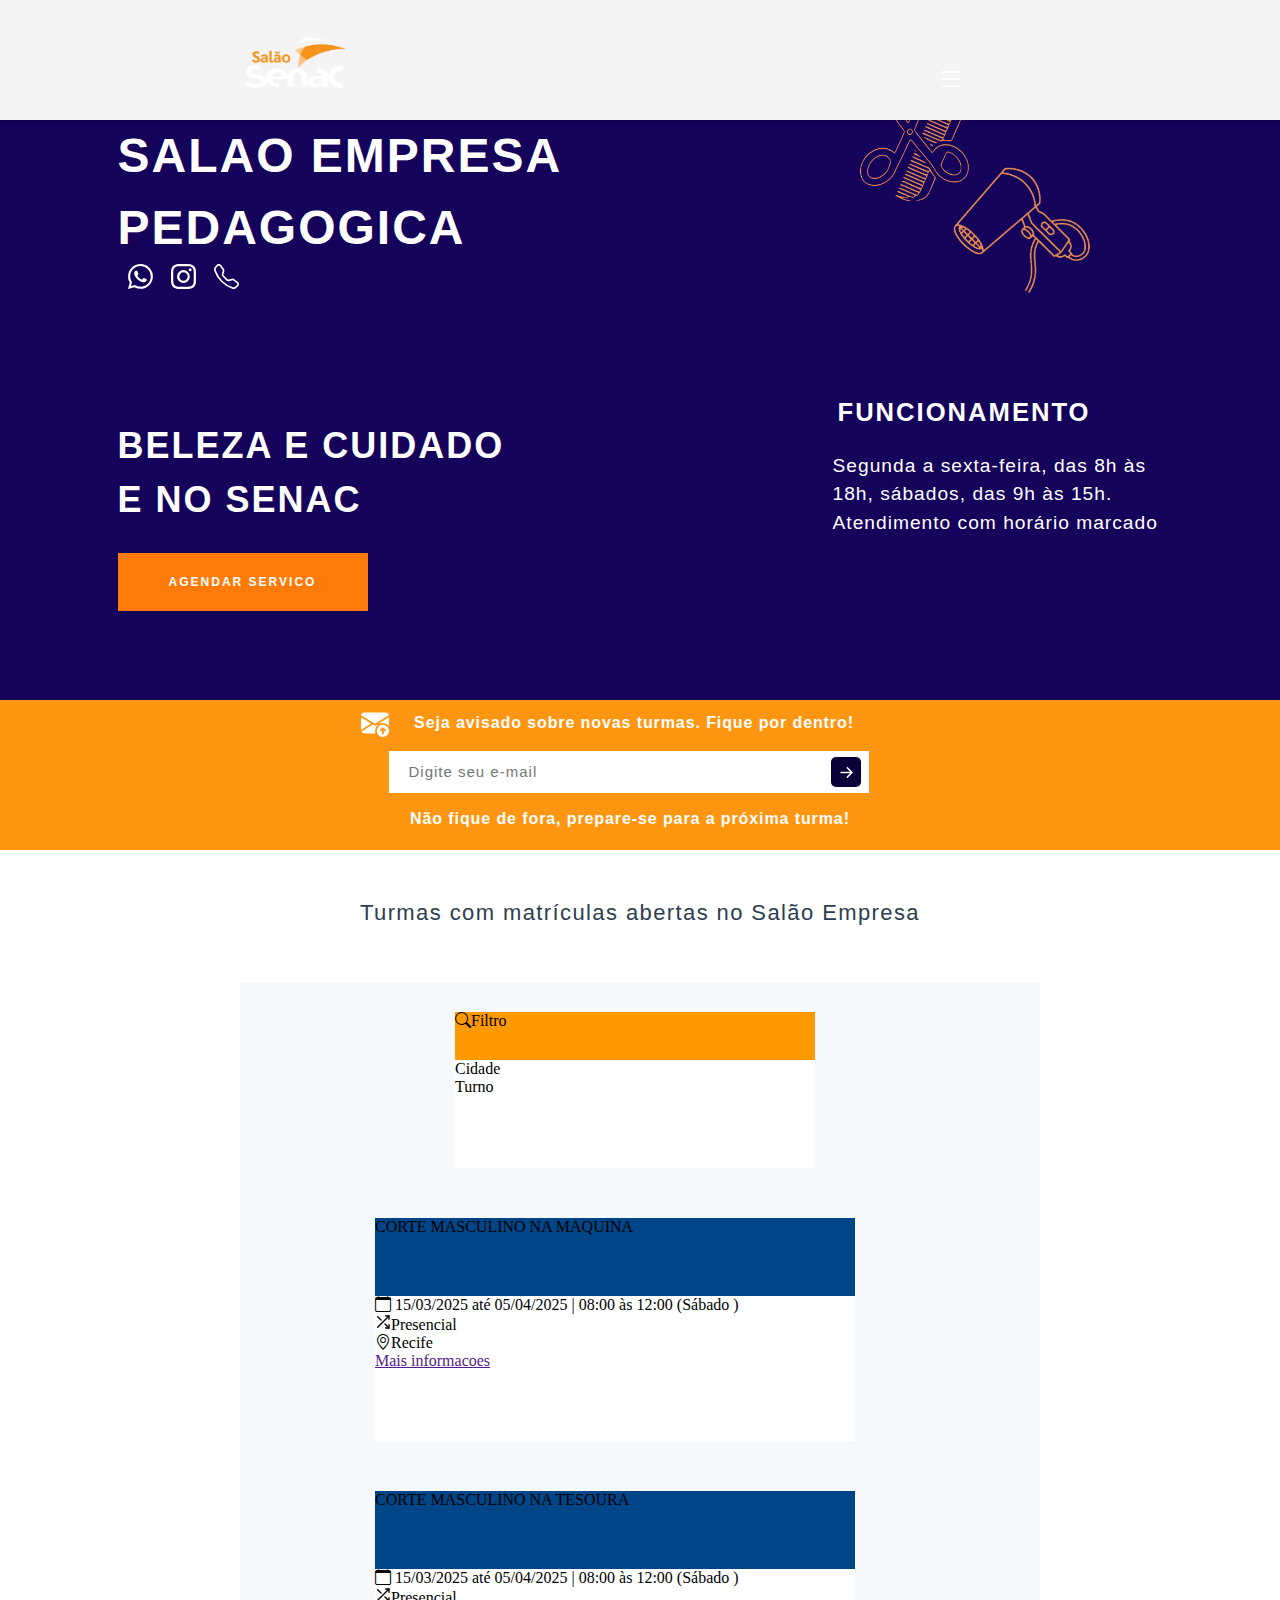
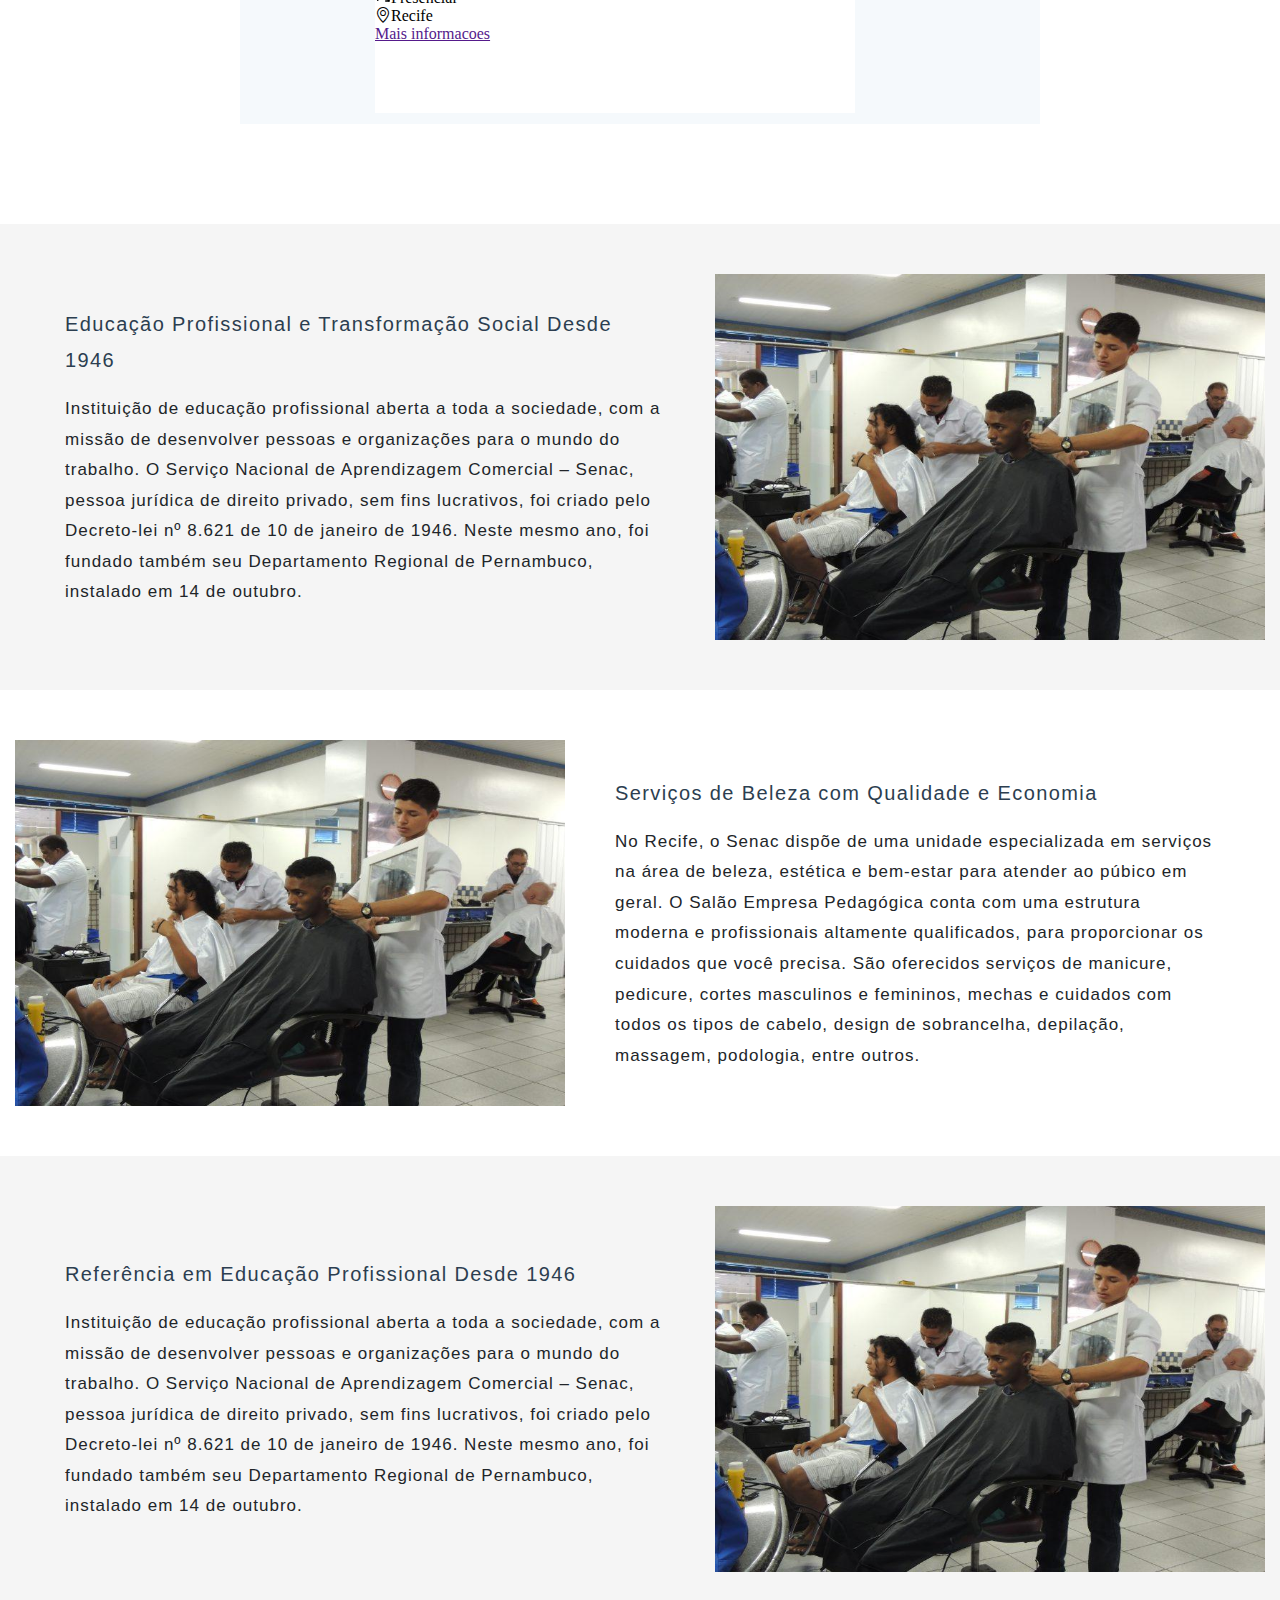
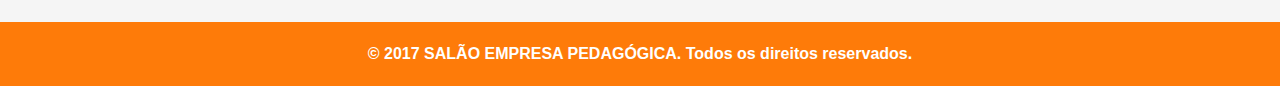
==== commit f08b3de4: "update files" ====
--- a/index.html
+++ b/index.html
@@ -16,6 +16,13 @@
           width: 100%;
           font-family: sans-serif;
           font-weight: 600;
+        }
+
+        .footer p {
+            margin: 0;
+        }
+        .social-icons {
+            display: none;
         }
         .social-icons a {
           color: #fff;
@@ -108,8 +115,8 @@
                     </p>
                 </div>
                 <picture>
-                    <source srcset="senac salao/img/uip-13-m.jpg" media="(max-width: 767px)">
-                    <img src="barbeiro.jpg" alt="Descrição da imagem">
+                    <source srcset="uip-13-m.jpg" media="(max-width: 767px)">
+                    <img src="barbeiro.jpg" alt="imagem salao senac">
                   </picture>                
             </article>
             <article id="a2" class="a1">
@@ -120,7 +127,10 @@
 
                     </p>
                 </div>
-                    <img src="barbeiro.jpg" alt="">
+                    <picture>
+                        <source srcset="cabelo2.jpg" media="(max-width: 767px)">
+                        <img src="barbeiro.jpg" alt="imagem salao senac">
+                    </picture>
                 </div>
             </article>
             <article class="a1">
@@ -129,7 +139,10 @@
                     <p class="conteudo">Instituição de educação profissional aberta a toda a sociedade, com a missão de desenvolver pessoas e organizações para o mundo do trabalho. O Serviço Nacional de Aprendizagem Comercial – Senac, pessoa jurídica de direito privado, sem fins lucrativos, foi criado pelo Decreto-lei nº 8.621 de 10 de janeiro de 1946. Neste mesmo ano, foi fundado também seu Departamento Regional de Pernambuco, instalado em 14 de outubro.
                     </p>
                 </div>
-                <img src="barbeiro.jpg" alt="">
+                <picture>
+                        <source srcset="salao2.jpg" media="(max-width: 767px)">
+                        <img src="barbeiro.jpg" alt="imagem salao senac">
+                    </picture>
             </article>
         </section>
         <!-- <section id="mais">
--- a/telainicial.css
+++ b/telainicial.css
@@ -565,7 +565,6 @@
     }
 
     .conteudo {
-        font-size: 18px;
         width: 600px;
         font-family: sans-serif;
         letter-spacing: 1px;
@@ -919,8 +918,11 @@
 
     .conteudo {
         width: 90vw;
-        text-align: justify;
         margin-bottom: 60px;
+    }
+
+    .a1 {
+        background: #F5F9FC;
     }
 
     .a1 img {
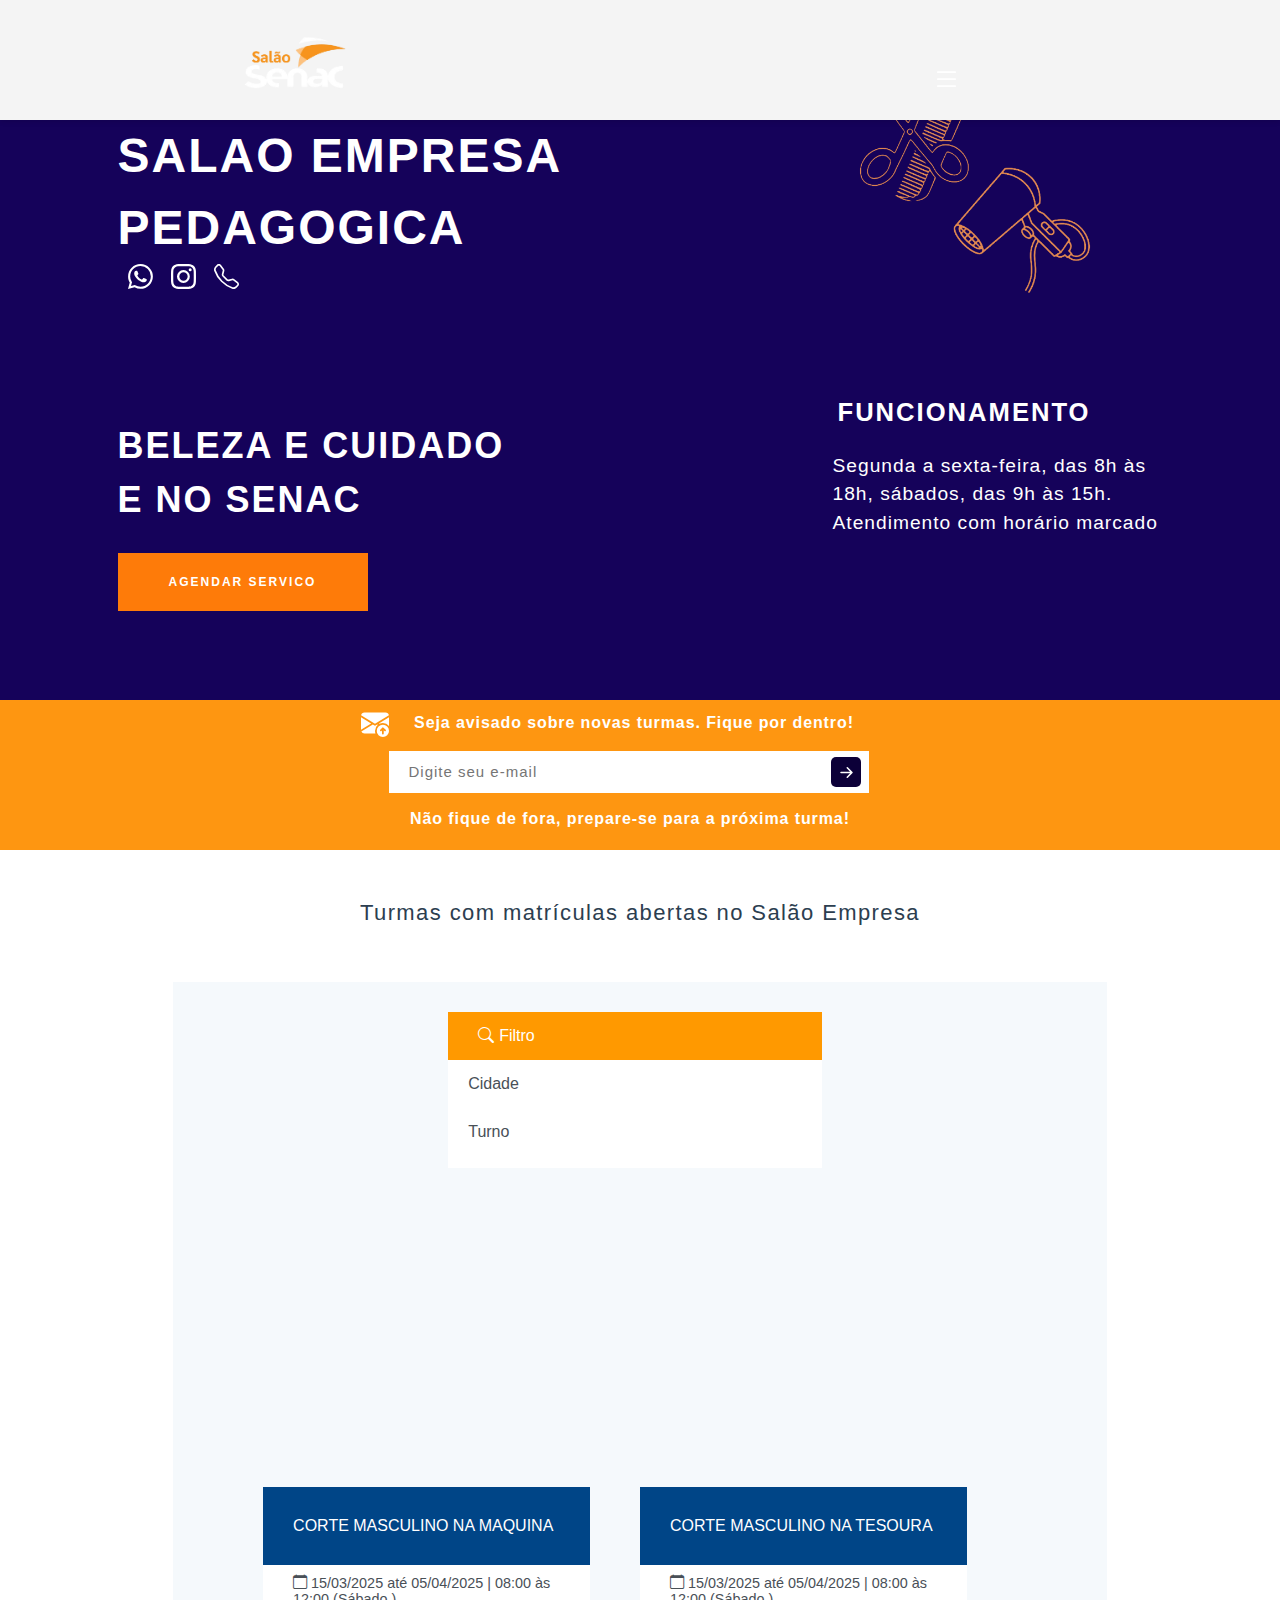
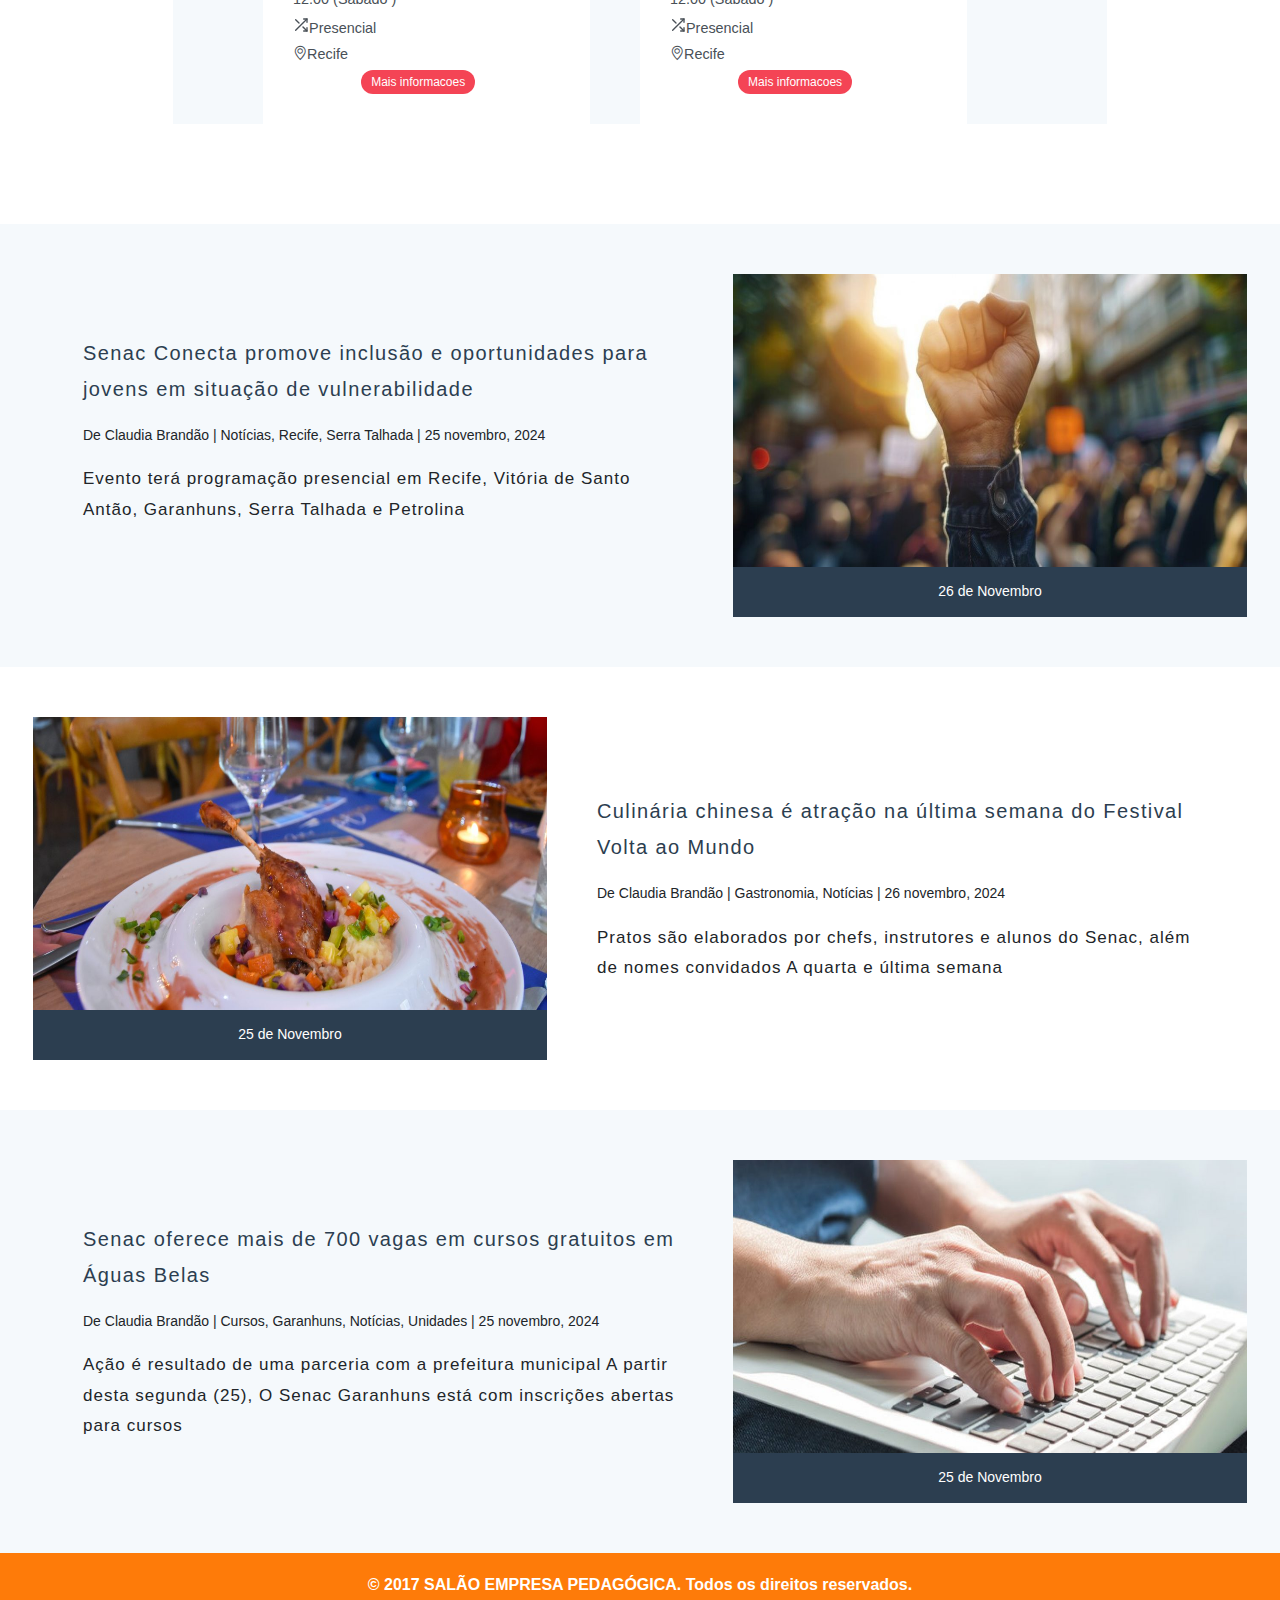
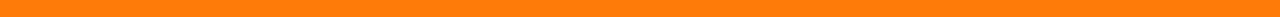
==== commit 7b5610d2: "update files" ====
--- a/index.html
+++ b/index.html
@@ -110,38 +110,43 @@
         <section>
             <article class="a1">
                 <div class="a1-1">
-                    <p class="titulo">Educação Profissional e Transformação Social Desde 1946</p>
-                    <p class="conteudo">Instituição de educação profissional aberta a toda a sociedade, com a missão de desenvolver pessoas e organizações para o mundo do trabalho. O Serviço Nacional de Aprendizagem Comercial – Senac, pessoa jurídica de direito privado, sem fins lucrativos, foi criado pelo Decreto-lei nº 8.621 de 10 de janeiro de 1946. Neste mesmo ano, foi fundado também seu Departamento Regional de Pernambuco, instalado em 14 de outubro.
+                    <p class="titulo">Senac Conecta promove inclusão e oportunidades para jovens em situação de vulnerabilidade
+                    </p>
+                    <p class="creditos">De Claudia Brandão    |    Notícias, Recife, Serra Talhada    |    25 novembro, 2024</p>
+                    <p class="conteudo">Evento terá programação presencial em Recife, Vitória de Santo Antão, Garanhuns, Serra Talhada e Petrolina
+<br><br>
+                
                     </p>
                 </div>
                 <picture>
                     <source srcset="uip-13-m.jpg" media="(max-width: 767px)">
-                    <img src="barbeiro.jpg" alt="imagem salao senac">
+                    <img src="mao.jpg" alt="imagem salao senac"><div class="data"><p>26 de Novembro</p></div>
                   </picture>                
             </article>
             <article id="a2" class="a1">
                 <div id="a1-2">
-                    <p class="titulo">Serviços de Beleza com Qualidade e Economia
+                    <p class="titulo">Culinária chinesa é atração na última semana do Festival Volta ao Mundo
                     </p>
-                    <p class="conteudo">No Recife, o Senac dispõe de uma unidade especializada em serviços na área de beleza, estética e bem-estar para atender ao púbico em geral. O Salão Empresa Pedagógica conta com uma estrutura moderna e profissionais altamente qualificados, para proporcionar os cuidados que você precisa. São oferecidos serviços de manicure, pedicure, cortes masculinos e femininos, mechas e cuidados com todos os tipos de cabelo, design de sobrancelha, depilação, massagem, podologia, entre outros.
-
+                    <p class="creditos">De Claudia Brandão    |    Gastronomia, Notícias    |    26 novembro, 2024</p>
+                    <p class="conteudo">Pratos são elaborados por chefs, instrutores e alunos do Senac, além de nomes convidados A quarta e última semana
                     </p>
                 </div>
                     <picture>
                         <source srcset="cabelo2.jpg" media="(max-width: 767px)">
-                        <img src="barbeiro.jpg" alt="imagem salao senac">
+                        <img src="culinaria.jpg" alt="imagem salao senac"><div class="data"><p>25 de Novembro</p></div>
                     </picture>
                 </div>
             </article>
             <article class="a1">
                 <div class="a1-1">
-                    <p class="titulo">Referência em Educação Profissional Desde 1946</p>
-                    <p class="conteudo">Instituição de educação profissional aberta a toda a sociedade, com a missão de desenvolver pessoas e organizações para o mundo do trabalho. O Serviço Nacional de Aprendizagem Comercial – Senac, pessoa jurídica de direito privado, sem fins lucrativos, foi criado pelo Decreto-lei nº 8.621 de 10 de janeiro de 1946. Neste mesmo ano, foi fundado também seu Departamento Regional de Pernambuco, instalado em 14 de outubro.
+                    <p class="titulo">Senac oferece mais de 700 vagas em cursos gratuitos em Águas Belas</p>
+                    <p class="creditos">De Claudia Brandão    |    Cursos, Garanhuns, Notícias, Unidades    |    25 novembro, 2024</p>
+                    <p class="conteudo">Ação é resultado de uma parceria com a prefeitura municipal A partir desta segunda (25), O Senac Garanhuns está com inscrições abertas para cursos
                     </p>
                 </div>
                 <picture>
                         <source srcset="salao2.jpg" media="(max-width: 767px)">
-                        <img src="barbeiro.jpg" alt="imagem salao senac">
+                        <img src="vagas.jpg" alt="imagem salao senac"><div class="data"><p>25 de Novembro</p></div>
                     </picture>
             </article>
         </section>
--- a/telainicial.css
+++ b/telainicial.css
@@ -257,6 +257,12 @@
     font-size: 15px;
     border: none;
     letter-spacing: 1px;
+}
+
+input:focus, textarea:focus {
+    outline: none; /* Remove o contorno */
+    border: 1px solid #aaa; /* Define uma borda suave */
+    box-shadow: 0 0 15px rgba(0, 0, 0, 0.1); /* Adiciona uma leve sombra para destaque */
 }
 
  /* Fim entrada */
@@ -342,7 +348,21 @@
     height: 470px;
     align-items: center;
     flex-flow: wrap;
-    background-color: #F5F5F5;
+    background-color: #F5F9FC;
+}
+
+.data {
+    width: 100%;
+    height: 50px;
+    background-color: #2C3E50;
+    display: flex;
+    align-items: center;
+    justify-content: center
+}
+
+.data p {
+    color: white;
+    margin: 0;
 }
 
 .titulo {
@@ -376,11 +396,10 @@
 }
 
 article img {
-    margin: 0px 0px;
-    width: 550px;
-    height: 366px;
-}
-
+        margin: 0px 0px;
+    width: 514px;
+    height: 293px;
+}
 /* fim section1 */
 
 /* inicio section2 */
@@ -494,9 +513,6 @@
         text-align: center;
     }
 
-    iframe {
-        max-width: 800px;
-    }
 
     #c3-t2 {
         width: 600px;
@@ -543,7 +559,6 @@
     
     #menu-h {
         cursor: pointer;
-        margin: 10px;
     }
     
     
@@ -622,7 +637,7 @@
         position: fixed; /* Fixa o header no topo */
         top: 0;
         left: 0;
-        width: 100%; /* Ocupa toda a largura da tela */
+        width: 100vw; /* Ocupa toda a largura da tela */
         background-color: #f4f4f4; /* Cor de fundo do header */
         box-shadow: 0 2px 5px rgba(0, 0, 0, 0.1); /* Sombra para destaque */
         z-index: 1000; /* Garante que fique acima do menu */
@@ -826,6 +841,7 @@
         text-align: center;
         margin-right: 0;
         font-size: 14px;
+        margin: auto;
     }
 
     #txte {
@@ -834,10 +850,7 @@
         left: 35px;
     }
 
-    #container2-1 {
-        z-index: 1;
-    }
-
+    
     #email {
         position: relative;
         left: 300px;
@@ -905,13 +918,13 @@
     }
 
     #salao {
-        width: 340px;
+        width: 300px;
         z-index: 1;
 
     }
 
     #container2-1-2 {
-        width: 340px;
+        width: 300px;
     }
 
 
@@ -935,7 +948,15 @@
 
 
     #funcionamento {
-        width: 340px;
-    }
-
+        width: 300px;
+    }
+    
+    #entrada {
+        width: 100vw;
+    }
+
+    .container3-1 {
+        width: 100vw;
+        justify-content: center;
+    }
 }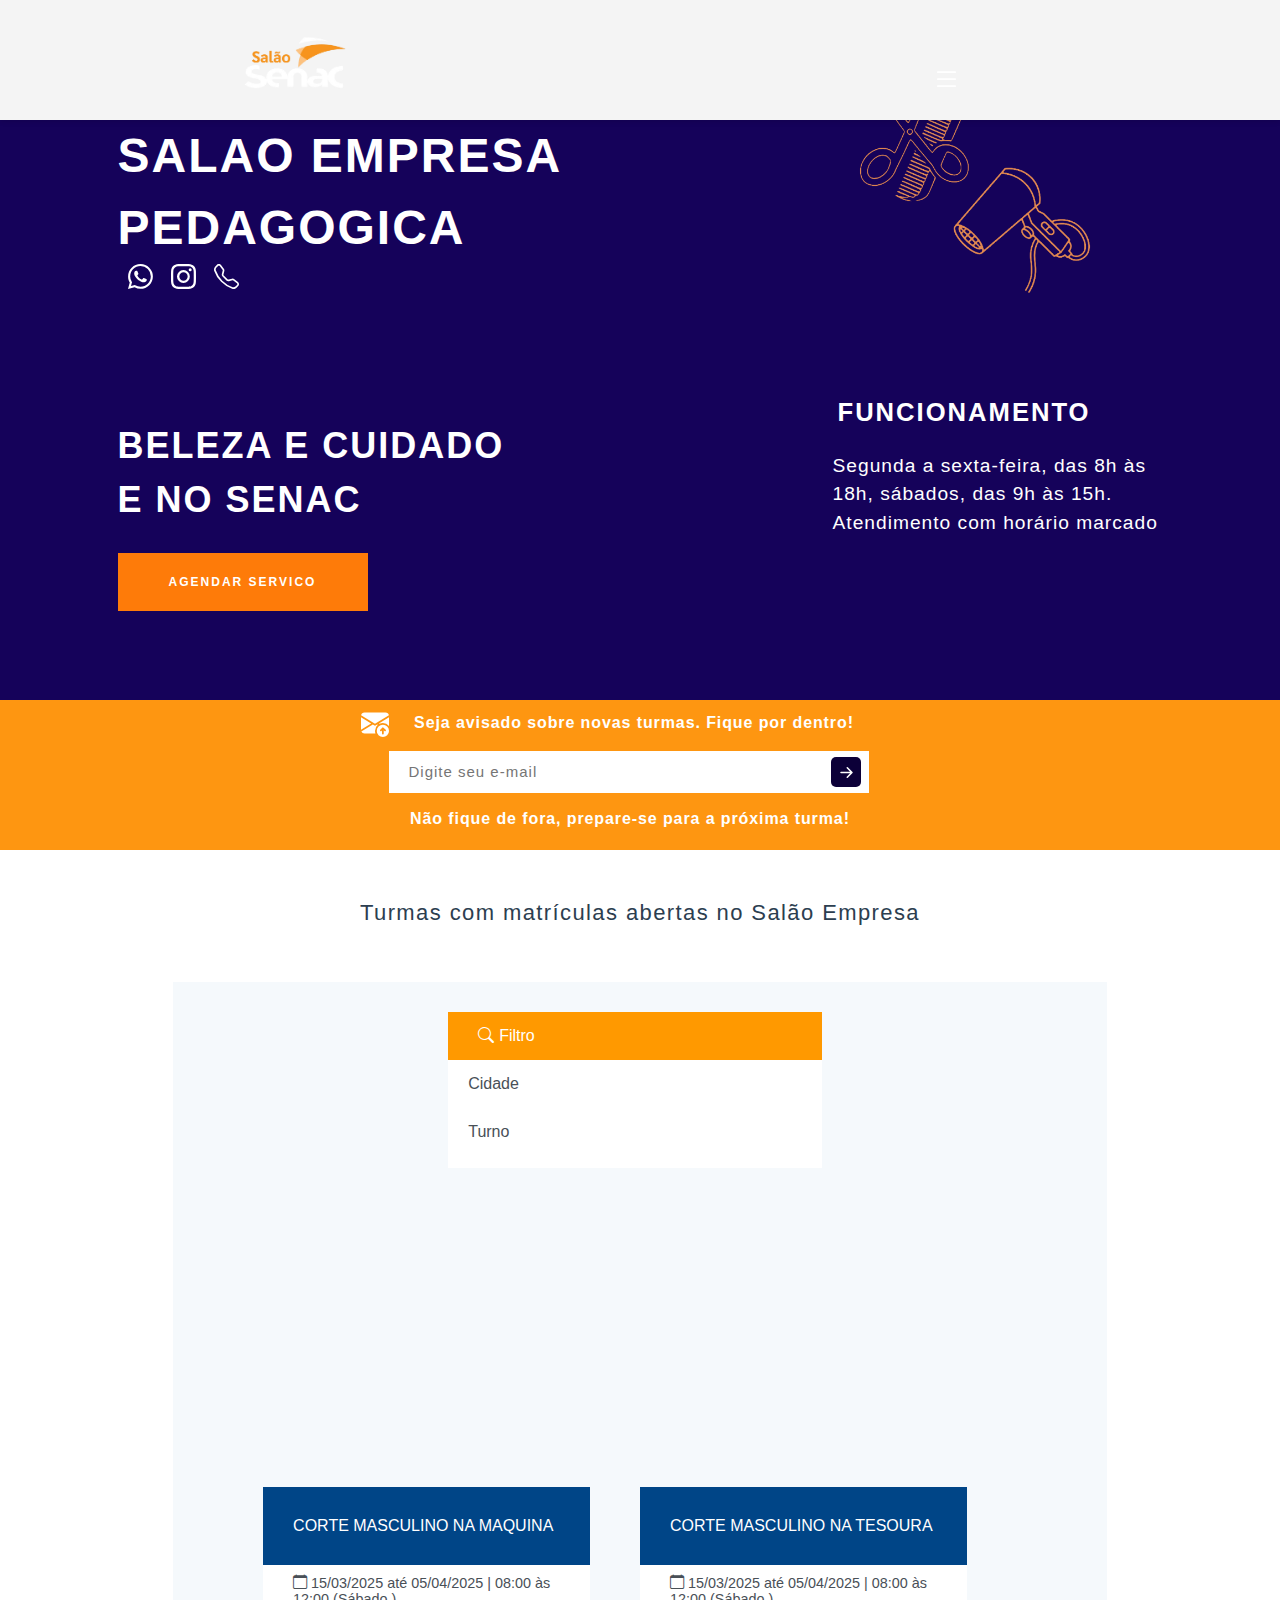
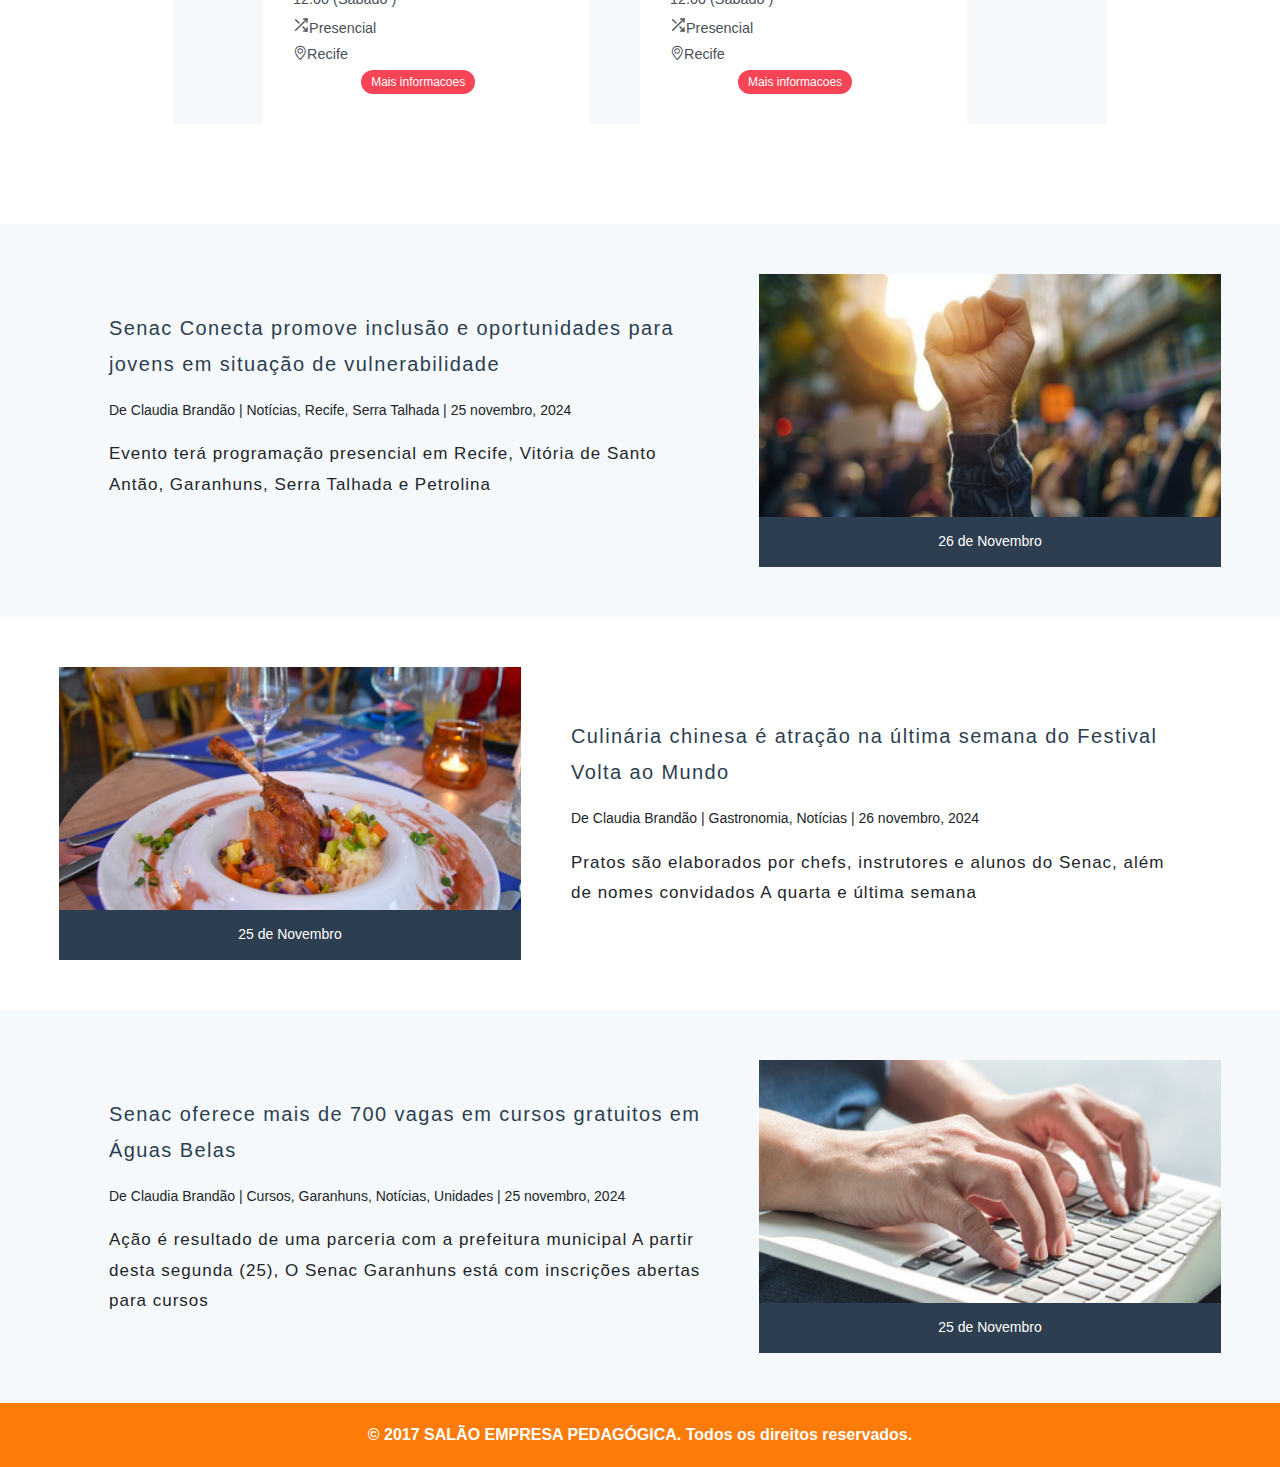
==== commit 8af94a35: "update files" ====
--- a/index.html
+++ b/index.html
@@ -119,7 +119,7 @@
                     </p>
                 </div>
                 <picture>
-                    <source srcset="uip-13-m.jpg" media="(max-width: 767px)">
+                    <source srcset="mao-pq.jpg" media="(max-width: 767px)">
                     <img src="mao.jpg" alt="imagem salao senac"><div class="data"><p>26 de Novembro</p></div>
                   </picture>                
             </article>
@@ -132,7 +132,7 @@
                     </p>
                 </div>
                     <picture>
-                        <source srcset="cabelo2.jpg" media="(max-width: 767px)">
+                        <source srcset="culinaria-pq.jpg" media="(max-width: 767px)">
                         <img src="culinaria.jpg" alt="imagem salao senac"><div class="data"><p>25 de Novembro</p></div>
                     </picture>
                 </div>
@@ -145,7 +145,7 @@
                     </p>
                 </div>
                 <picture>
-                        <source srcset="salao2.jpg" media="(max-width: 767px)">
+                        <source srcset="vagas-pq.jpg" media="(max-width: 767px)">
                         <img src="vagas.jpg" alt="imagem salao senac"><div class="data"><p>25 de Novembro</p></div>
                     </picture>
             </article>
--- a/telainicial.css
+++ b/telainicial.css
@@ -372,6 +372,10 @@
     letter-spacing: 1.4px;
 }
 
+.titulo:hover {
+    color: #222533;
+}
+
 .conteudo {
     font-size: 17px;
     width: 600px;
@@ -396,9 +400,9 @@
 }
 
 article img {
-        margin: 0px 0px;
-    width: 514px;
-    height: 293px;
+    margin: 0px 0px;
+    width: 462px;
+    height: 243px;
 }
 /* fim section1 */
 
@@ -864,6 +868,10 @@
         display: none;
     }
 
+    #a2 {
+        flex-direction: column-reverse;
+    }
+
 
     #salao {
         margin-top: 0px;
@@ -913,8 +921,11 @@
     }
 
     .titulo {
-        width: 93vw;
-        font-size: 20px;
+        margin-top: 10px;
+        width: 81vw;
+        font-size: 18px;
+        font-weight: 600;
+        letter-spacing: 0px;
     }
 
     #salao {
@@ -930,22 +941,37 @@
 
 
     .conteudo {
-        width: 90vw;
-        margin-bottom: 60px;
+        width: 81vw;
+    }
+
+    .conteudo {
+        font-size: 16px;
+    }
+
+    .creditos {
+        font-size: 14px;
     }
 
     .a1 {
         background: #F5F9FC;
-    }
+        flex-flow: column-reverse;
+    }
+
+
 
     .a1 img {
-        width: 90vw;
+        width: 80vw;
+
+        height: 300px;
     }
 
     .a1-1 {
-        width: 90vw;
-    }
-
+        width: 81vw;
+    }
+
+    .data {
+        height: 35px;
+    }
 
     #funcionamento {
         width: 300px;
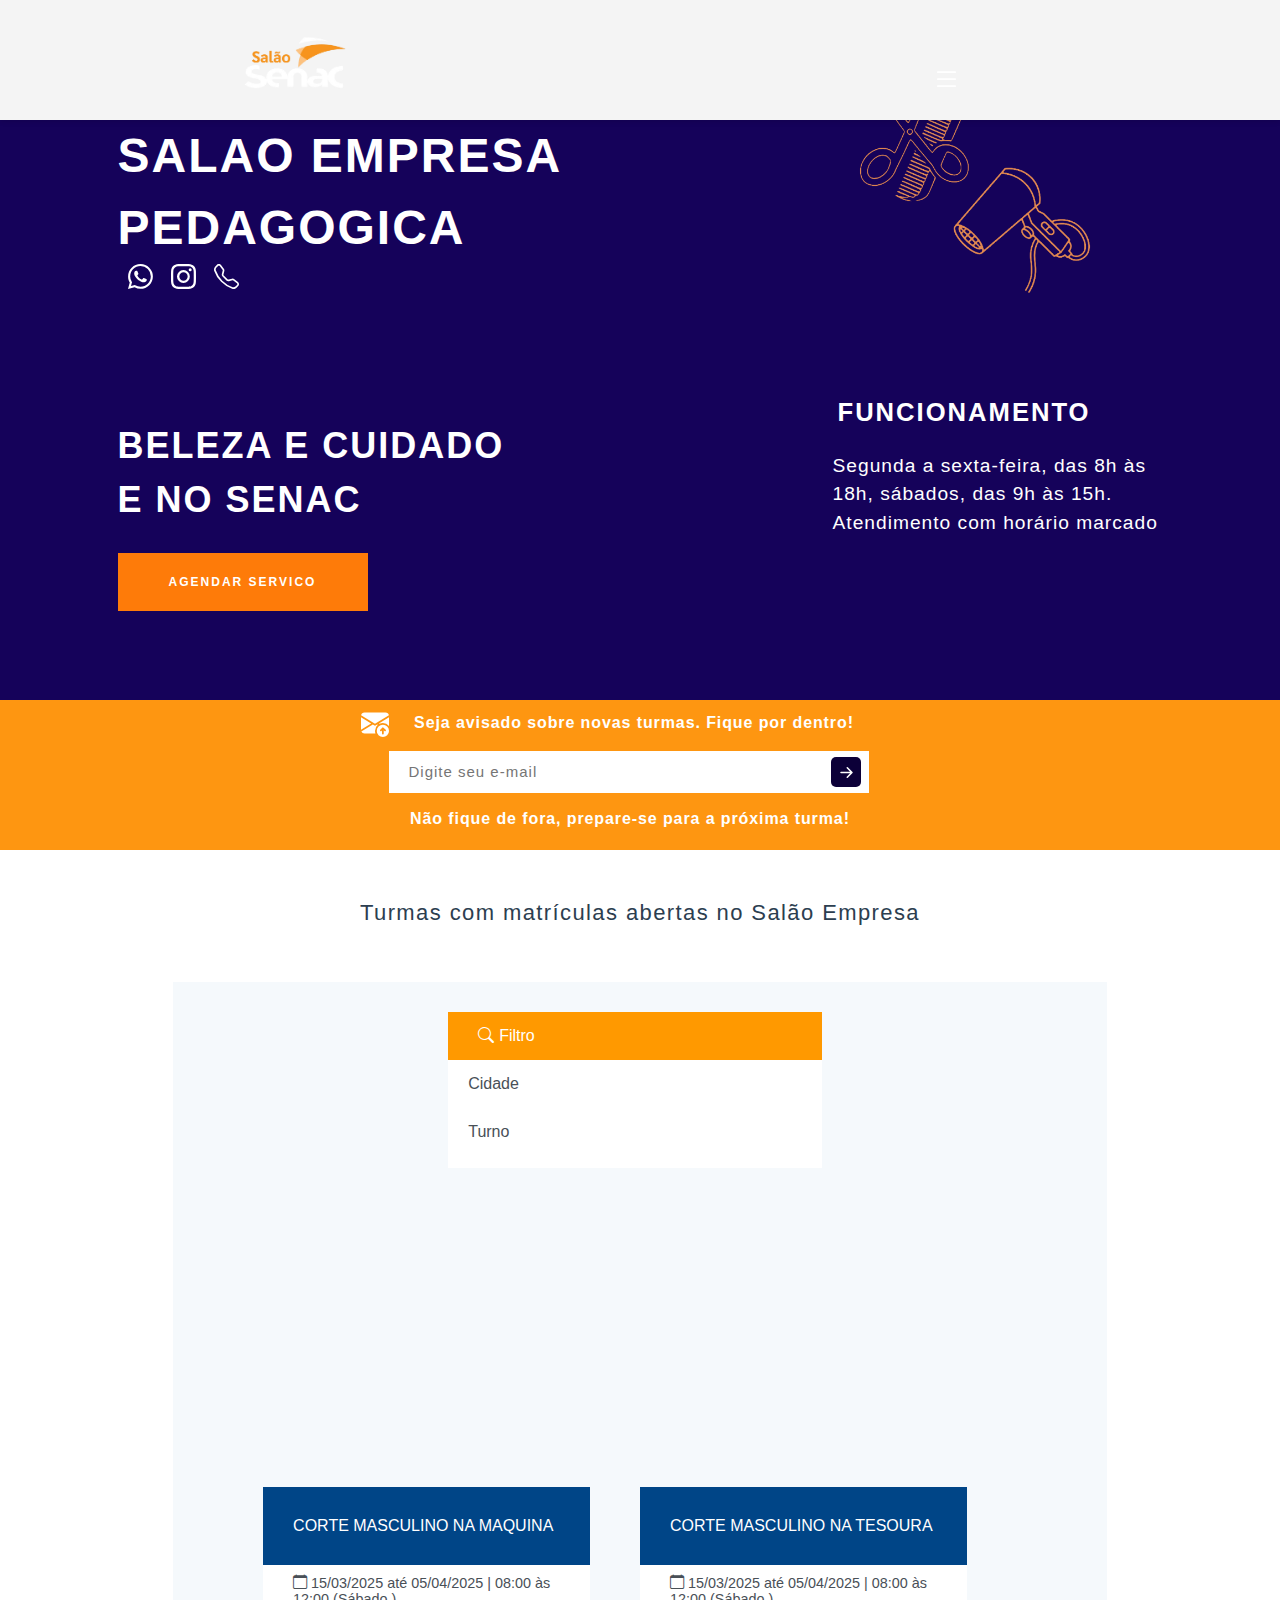
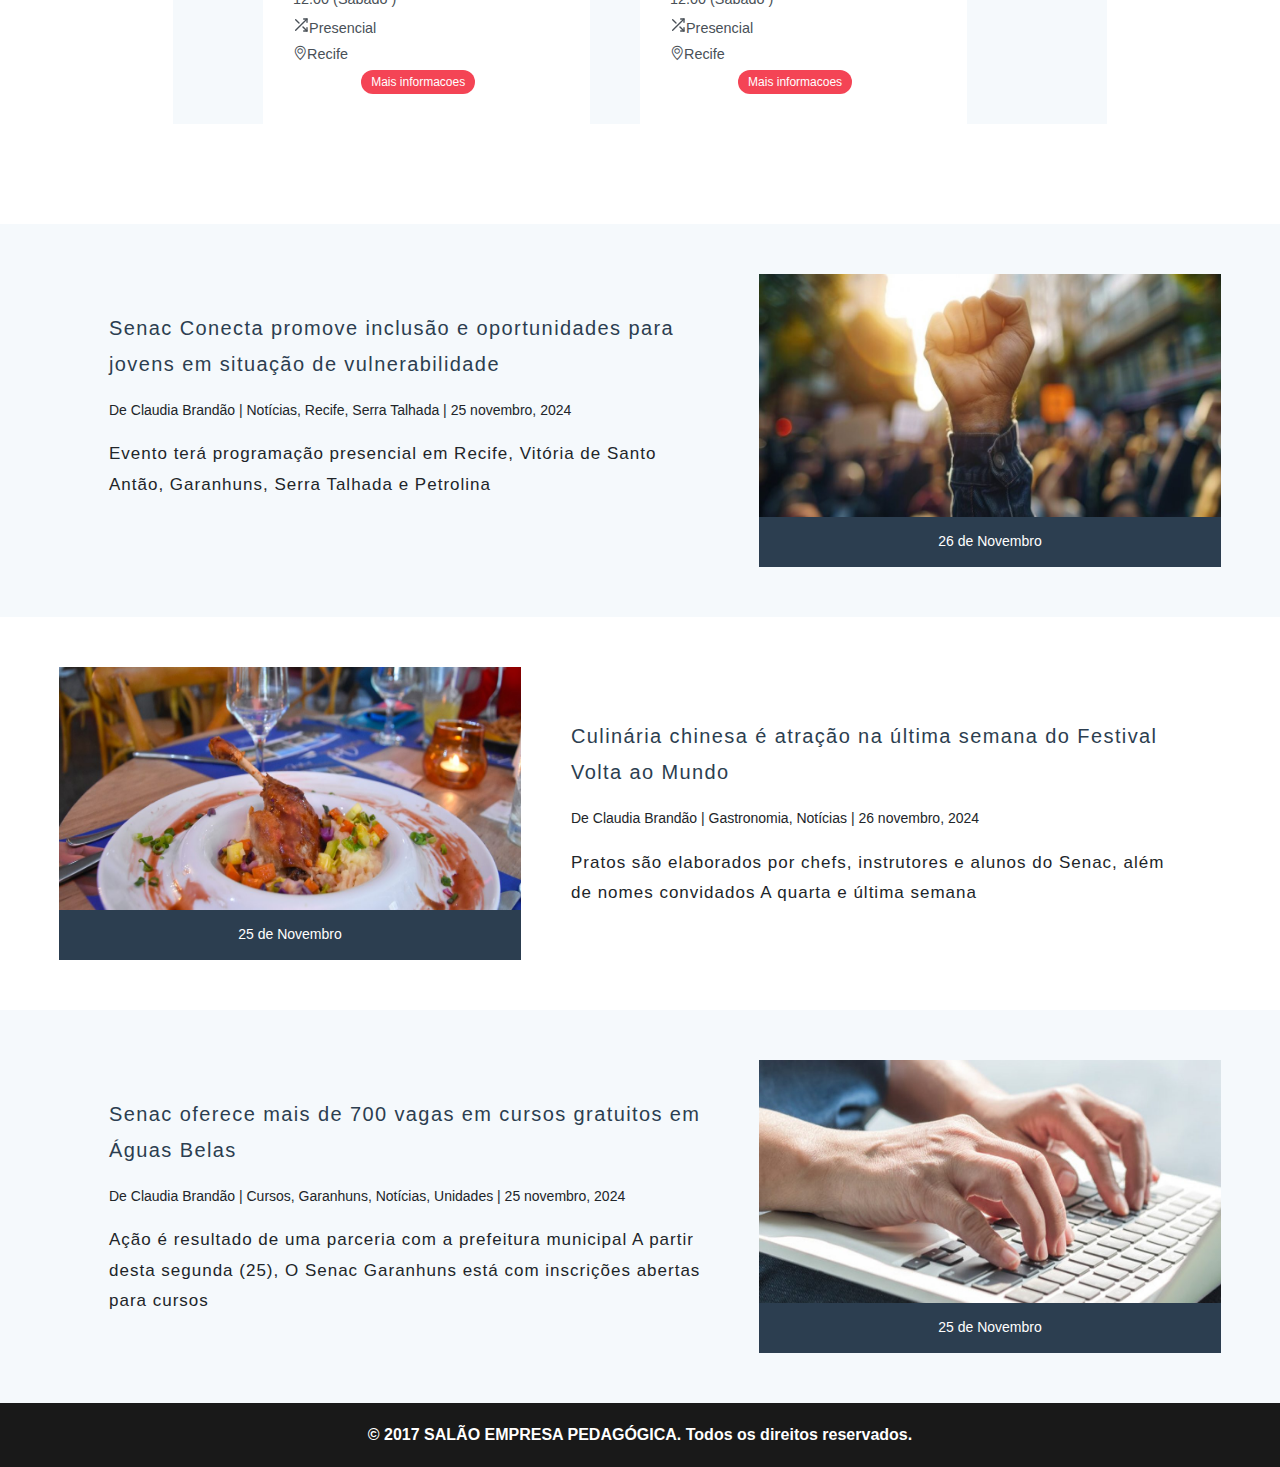
==== commit 4a7af622: "update files" ====
--- a/index.html
+++ b/index.html
@@ -9,9 +9,9 @@
     <script src="script.js"></script>
     <style>
         .footer {
-        background-color: #fe7b09;
-        color: #fff;
-          text-align: center;
+            background-color: #191919;
+            color: #fff;
+            text-align: center;
           padding: 20px;
           width: 100%;
           font-family: sans-serif;
